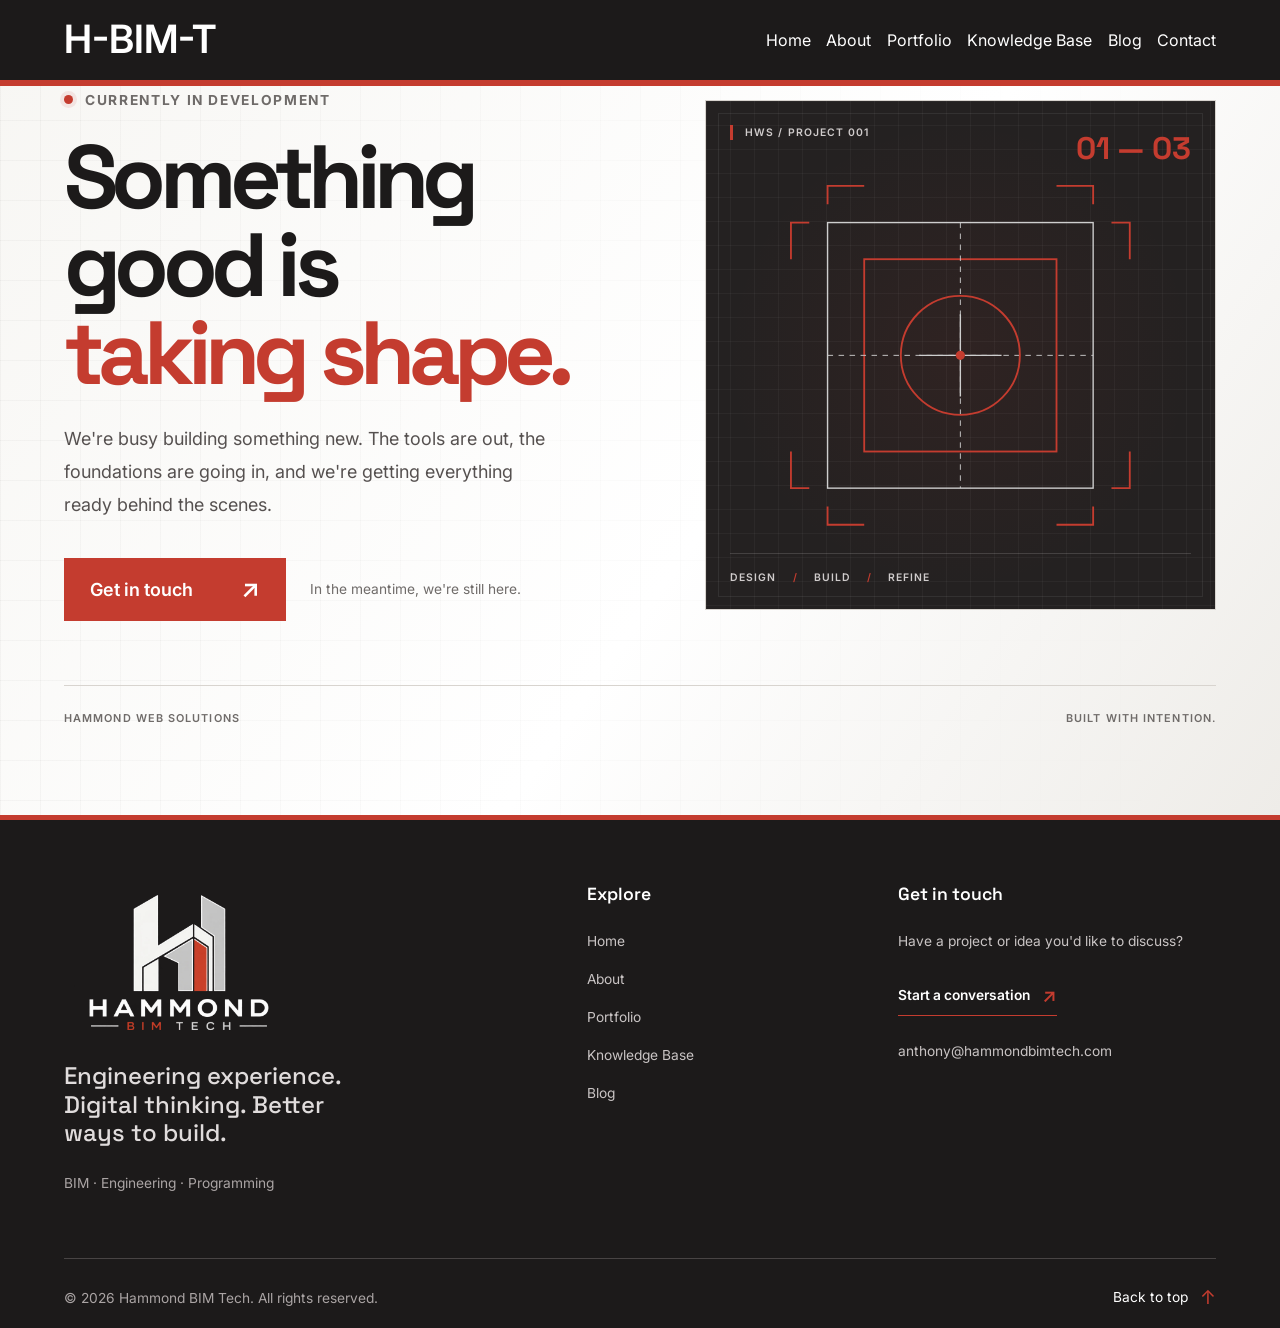
==== portfolio/index.html @ bda22f1b "Initial commit" ====
<!DOCTYPE html>
<html lang="en">
<head>
    <meta charset="UTF-8">
    <meta name="viewport" content="width=device-width, initial-scale=1.0">

    <meta name="theme-color" content="#1C1A1A">
    <meta name="description" content="Something new is taking shape. Hammond Web Solutions is building something worth coming back for.">

    <title>Under Construction | Hammond Web Solutions</title>

    <link rel="stylesheet" href="/assets/css/global.css">
    <link rel="stylesheet" href="/assets/css/styles.css">
    <link rel="stylesheet" href="/assets/css/under-construction.css">
</head>

<body>
    <header id="header"></header>

    <main class="construction-page">
        <section class="construction-hero">
            <div class="construction-inner">

                <div class="construction-copy">
                    <span class="construction-eyebrow">
                        <span class="status-dot"></span>
                        CURRENTLY IN DEVELOPMENT
                    </span>

                    <h1>
                        Something<br>
                        good is<br>
                        <span>taking shape.</span>
                    </h1>

                    <p class="construction-description">
                        We're busy building something new. The tools are
                        out, the foundations are going in, and we're
                        getting everything ready behind the scenes.
                    </p>

                    <div class="construction-actions">
                        <a class="construction-button" href="mailto:hello@hammondwebsolutions.com">
                            Get in touch
                            <span aria-hidden="true">↗</span>
                        </a>

                        <span class="construction-note">
                            In the meantime, we're still here.
                        </span>
                    </div>
                </div>

                <div class="construction-visual" aria-hidden="true">
                    <div class="blueprint-label blueprint-label-top">
                        HWS / PROJECT 001
                    </div>

                    <div class="blueprint-grid"></div>

                    <svg class="construction-drawing"
                         viewBox="0 0 500 500"
                         fill="none"
                         xmlns="http://www.w3.org/2000/svg">

                        <rect x="105" y="105" width="290" height="290"
                              stroke="#CECECE" stroke-width="1.5"/>

                        <rect x="145" y="145" width="210" height="210"
                              stroke="#C43C2F" stroke-width="2"/>

                        <path d="M105 250H395"
                              stroke="#CECECE" stroke-width="1"
                              stroke-dasharray="6 6"/>

                        <path d="M250 105V395"
                              stroke="#CECECE" stroke-width="1"
                              stroke-dasharray="6 6"/>

                        <circle cx="250" cy="250" r="65"
                                stroke="#C43C2F" stroke-width="2"/>

                        <path d="M205 250H295M250 205V295"
                              stroke="#CECECE" stroke-width="1.5"/>

                        <path d="M105 85V65H145M355 65H395V85"
                              stroke="#C43C2F" stroke-width="2"/>

                        <path d="M85 105H65V145M65 355V395H85"
                              stroke="#C43C2F" stroke-width="2"/>

                        <path d="M415 105H435V145M435 355V395H415"
                              stroke="#C43C2F" stroke-width="2"/>

                        <path d="M105 415V435H145M355 435H395V415"
                              stroke="#C43C2F" stroke-width="2"/>

                        <circle cx="250" cy="250" r="5"
                                fill="#C43C2F"/>
                    </svg>

                    <div class="blueprint-label blueprint-label-bottom">
                        <span>DESIGN</span>
                        <span>BUILD</span>
                        <span>REFINE</span>
                    </div>

                    <div class="blueprint-index">01 — 03</div>
                </div>

                <div class="construction-footer">
                    <span>HAMMOND WEB SOLUTIONS</span>
                    <span>BUILT WITH INTENTION.</span>
                </div>

            </div>
        </section>
    </main>

    <footer id="footer"></footer>

    <script src="/assets/js/components.js"></script>
    <script src="/assets/js/script.js"></script>
</body>
</html>
---- assets/css/global.css ----
/* ============================================================
   HAMMOND WEB SOLUTIONS - GLOBAL CORE LIBRARY
   ============================================================ */

/* 1. RESET & BASE
   ------------------------------------------------------------ */

@import url('https://fonts.googleapis.com/css2?family=Inter:wght@400;500;600;700&family=Space+Grotesk:wght@400;500;600;700&display=swap');


*, *::before, *::after {
  box-sizing: border-box;
}

* {
  margin: 0;
  padding: 0;
}

html, body {
  height: 100%;
}

body {
  line-height: 1.5;
  -webkit-font-smoothing: antialiased;
  overflow-x: hidden; /* Critical for "Glued" layout */
  background-color: var(--color-bg);
  color: var(--color-text);
}

img, picture, video, canvas, svg {
  display: block;
  max-width: 100%;
}

input, button, textarea, select {
  font: inherit;
}

p, h1, h2, h3, h4, h5, h6 {
  overflow-wrap: break-word;
}

ul, ol {
  list-style: none;
}

a {
  text-decoration: none;
  color: inherit;
}

/* 2. THE ENGINE (:root)
   ------------------------------------------------------------ */
:root {
  /* FONT VARIABLES */
  --font-primary: 'Space Grotesk', sans-serif;
  --font-secondary: 'Inter', sans-serif;

  /* BRAND COLORS */
  --color-primary: #1C1A1A;
  --color-secondary: #cecece;
  --color-tertiary: #C43C2F;
  --color-bg: white;
  --color-text: black;
  --color-text-light: white;

  /* SPACING SYSTEM (8pt Grid) */
  --space-3xs: 0.25rem; /* 4px */
  --space-2xs: 0.5rem;  /* 8px */
  --space-xs: 0.75rem;  /* 12px */
  --space-s: 1rem;      /* 16px */
  --space-m: 1.5rem;    /* 24px */
  --space-l: 2rem;      /* 32px */
  --space-xl: 3rem;     /* 48px */
  --space-2xl: 4rem;    /* 64px */
  --space-3xl: 8rem;    /* 128px */

  /* FLUID TYPE SCALE (Major Third) */
  --text-p: clamp(1rem, 0.95rem + 0.24vw, 1.125rem);
  --text-h6: clamp(1.25rem, 1.16rem + 0.45vw, 1.5rem);
  --text-h5: clamp(1.56rem, 1.41rem + 0.76vw, 1.95rem);
  --text-h4: clamp(1.95rem, 1.71rem + 1.2vw, 2.44rem);
  --text-h3: clamp(2.44rem, 2.08rem + 1.8vw, 3.15rem);
  --text-h2: clamp(2.8rem, 2.4rem + 2.2vw, 3.6rem);
  --text-h1: clamp(3.2rem, 2.7rem + 3vw, 4.5rem);
  --text-xs: clamp(0.8rem, 0.78rem + 0.1vw, 0.88rem);

  --lh-display: 1.1;
  --lh-heading: 1.2;
  --lh-body: 1.6;

  /* SIZING CONSTANTS */
  --h-height-mobile: 64px;
  --h-height-desktop: 80px;
  --inner-max-desktop: 1400px;

  /* MOBILE DEFAULTS (Mobile First) */
  --h-height: var(--h-height-mobile);
  --inner-width: 90%;
  --inner-max: 90%;

  /* THE VIEWPORT CALCULATION (Point 3) */
  --av: calc(100vh - var(--h-height) - 10px);


  /* BUTTON STRUCTURAL DEFAULTS */
  --btn-font-weight: 600;
  --btn-transition: 0.2s ease-in-out;
  
  /* PADDING RATIO (Using your 8pt spacing system) */
  --btn-py: var(--space-s);  /* 16px vertical */
  --btn-px: var(--space-xl); /* 48px horizontal */
  --btn-radius: 4px;         /* Default base radius */

  /* Icons */
  --icon-arrow: clamp(1.2rem, 1rem + 0.55vw, 1.4rem);

}

/* 3. RESPONSIVE UPGRADES
   ------------------------------------------------------------ */
@media (min-width: 769px) {
  :root {
    --h-height: var(--h-height-desktop);
    --inner-width: 90%;
    --inner-max: var(--inner-max-desktop);
  }
}

/* 4. TYPOGRAPHY APPLICATION
   ------------------------------------------------------------ */
h1, h2, h3 {
  font-family: var(--font-primary); /* HEADINGS = IMPACT FONT */
  line-height: var(--lh-display);
  font-weight: 600;
  margin-bottom: var(--space-m);
}

h4, h5, h6 {
  font-family: var(--font-primary);
  line-height: var(--lh-heading);
  font-weight: 600;
  margin-bottom: var(--space-s);
}

h1 { font-size: var(--text-h1); }
h2 { font-size: var(--text-h2); }
h3 { font-size: var(--text-h3); }
h4 { font-size: var(--text-h4); }
h5 { font-size: var(--text-h5); }
h6 { font-size: var(--text-h6); }

p{
  font-family: var(--font-secondary); /* BODY = READABLE FONT */
  font-size: var(--text-p);
  line-height: var(--lh-body);
  margin-bottom: var(--space-m);
}

a{
  font-family: var(--font-secondary);
}

/* 5. STRUCTURE & LAYOUT
   ------------------------------------------------------------ */
.inner {
  width: var(--inner-width);
  max-width: var(--inner-max);
  margin-inline: auto;
  position: relative;
}

/* Vertical Rhythm Reset */
.inner > *:last-child {
  margin-bottom: 0;
}

.btn {
  display: inline-flex;
  align-items: center;
  justify-content: center;
  gap: var(--space-xs);
  font-family: var(--font-secondary);
  font-weight: var(--btn-font-weight);
  font-size: var(--text-p);
  text-align: center;
  padding: var(--space-xs) var(--space-xl);
  border-radius: var(--btn-radius);
  transition: background-color 1s ease;
  cursor: pointer;
  border: 2px solid var(--color-tertiary);
  white-space: nowrap;
  user-select: none;
  color: var(--color-tertiary);
}

.btn:hover{
  background-color: var(--color-tertiary);
  border: var(--color-tertiary);
  color: var(--color-bg);

}

.btn.primary{
  background-color: var(--color-primary);
  color: var(--color-text);
}

.btn.secondary{
  background-color: var(--color-secondary);
  color: var(--color-text);
  width: 100%;
  border: 2px solid var(--color-secondary);
}

.button.secondary{
  background-color: var(--color-secondary);
  color: var(--color-text);
  width: 100%;
  border: 2px solid var(--color-secondary);
}

.button.tertiary{
  display: inline-flex;
  align-items: center;
  justify-content: center;
  gap: var(--space-xs);
  font-family: var(--font-secondary);
  font-weight: var(--btn-font-weight);
  font-size: var(--text-p);
  text-align: center;
  padding: var(--space-xs) var(--space-xs);
  transition: all 0.3s ease;
  cursor: pointer;
  border: 2px solid var(--color-tertiary);
  white-space: nowrap;
  user-select: none;
  color: var(--color-text-light);
  background-color: var(--color-tertiary);
  width: 100%;
}

.button:hover{
  box-shadow: 5px 5px 0px var(--color-primary);
  

}

.btn-text{
  display: flex;
  align-items: center;
  justify-content: center;
  gap: var(--space-xs);
  font-family: var(--font-secondary);
  font-weight: var(--btn-font-weight);
  font-size: var(--text-p);
  text-align: center;
  transition: var(--btn-transition);
  cursor: pointer;
  white-space: nowrap;
  user-select: none;
  text-decoration: underline 2px;
}

.btn-cta{
  display: inline-block;
  padding: var(--space-xs) var(--space-s);
  color: var(--color-bg);
  text-decoration: none;
  font-weight: 700;
  font-size: 0.7rem;
  border-radius: 0;
  white-space: nowrap;
  text-transform: uppercase;
  letter-spacing: 1px;
  background-color: var(--color-secondary);
}

.arrow {
  width: var(--icon-arrow);
  height: var(--icon-arrow);
  flex-shrink: 0;
  transition: transform var(--btn-transition);
  transform: scale(1.8);
  rotate: -45deg;
}


.line-break{
  width: 100%;
  height: 5px;
  color: var(--color-tertiary);
  background-color: var(--color-tertiary);
  border: 1px solid var(--color-tertiary);
  display: block;
  padding-top: 0;
  margin-top: 0;
  margin-bottom: var(--space-m);
}

.line-break-p{
  width: 100%;
  height: 5px;
  color: var(--color-tertiary);
  background-color: var(--color-text-light);
  border: 1px solid var(--color-text-light);
  display: block;
  padding-top: 0;
  margin-top: 0;
  margin-bottom: var(--space-m);
}







/* ============================================================
   SECTION MULTIPLIERS (The "Glue")
   ============================================================ */

/* 1. MOBILE HEIGHTS (Default) */
.m-s-quarter { min-height: calc(var(--av) * 0.25); }
.m-s-half    { min-height: calc(var(--av) * 0.5); }
.m-s-3-4     { min-height: calc(var(--av) * 0.75); }
.m-s-full    { min-height: var(--av); }
.m-s-double  { min-height: calc(var(--av) * 2); }
.m-s-triple  { min-height: calc(var(--av) * 3); }

/* 2. DESKTOP HEIGHTS (769px and up) */
@media (min-width: 769px) {
  .d-s-quarter { min-height: calc(var(--av) * 0.25) !important; }
  .d-s-half    { min-height: calc(var(--av) * 0.5) !important; }
  .d-s-3-4     { min-height: calc(var(--av) * 0.75) !important; }
  .d-s-full    { min-height: var(--av) !important; }
  .d-s-double  { min-height: calc(var(--av) * 2) !important; }
  .d-s-triple  { min-height: calc(var(--av) * 3) !important; }
}
---- assets/css/styles.css ----
/* ------------------------------------- */
/* Components */
/* ------------------------------------- */



/* ------ */
/* Header */
/* ------ */
#header {
    height: var(--h-height);
}


header {
    position: fixed;
    top: 0;
    left: 0;
    width: 100%;
    z-index: 1000;
    box-sizing: border-box;

    background-color: var(--color-primary);
    color: var(--color-text-light);
    border-bottom: 6px solid var(--color-tertiary);
}

.header-inner{
    display: flex;
    justify-content: space-between;
    align-items: center;
    height: var(--h-height);
}

.header-logo{
    font-size: var(--text-h4);
    margin-bottom: 0;
    transition: all ease 0.3s;
}

.header-logo:hover{
    color: var(--color-tertiary);
}

.hamburger {
    display: flex;
    flex-direction: column;
    gap: 6px;
    width: 30px;
    cursor: pointer;
}

.hamburger span {
    display: block;
    width: 100%;
    height: 3px;
    background-color: var(--color-text-light);
    border-radius: 2px;
}

.nav-menu{
    display: none;
}

.nav-button{
    transition: all ease 0.3s;

}

.nav-button:hover{
    color: var(--color-tertiary);
}

@media(min-width: 1024px){
    .hamburger{
        display: none;
    }

    .nav-menu{
        display: flex;
        justify-content: space-between;
        align-items: center;
        height: 100%;
        min-width: 450px;
        color: var(--color-text-light);
    }
}


/* ---------------- */
/* SLIDE OUT MENU   */
/* ---------------- */

.hamburger {
    position: relative;
    z-index: 1001;
    cursor: pointer;
}

.hamburger span {
    display: block;
    transition: transform 0.3s ease, opacity 0.3s ease;
}

/* Hamburger to cross */

.hamburger.active span:nth-child(1) {
    transform: translateY(8.5px) rotate(45deg);
}

.hamburger.active span:nth-child(2) {
    opacity: 0;
}

.hamburger.active span:nth-child(3) {
    transform: translateY(-8.5px) rotate(-45deg);
}


.slide-menu {
    position: fixed;
    top: calc(var(--h-height) + 5px);
    right: 0;
    width: 100%;
    height: 100vh;
    overflow-y: hidden;

    display: flex;
    flex-direction: column;
    align-items: flex-start;
    gap: var(--space-m);
    background-color: var(--color-primary);
    z-index: 1002;

    transform: translateX(100%);
    visibility: hidden;
    pointer-events: none;

    transition:
        transform 0.4s ease,
        visibility 0s linear 0.4s;
}

.slide-menu-inner{
    display: flex;
    flex-direction: column;
    justify-content: flex-start;
    align-items: stretch;
    font-size: var(--text-h6);
    height: 100%;
}

.slide-menu.active {
    transform: translateX(0);
    visibility: visible;
    pointer-events: auto;

    transition:
        transform 0.4s ease,
        visibility 0s;
}


.slide-menu-link {
    display: block;
    color: var(--color-text-light);
    text-decoration: none;
    font-size: var(--text-h5);
    padding: var(--space-s) 0;
    border-bottom: 1px solid var(--color-secondary);
    transition: all ease 0.3s;
}

.slide-menu-link:hover {
    color: var(--color-tertiary);
}

/* Desktop: hide slide-out and hamburger */

@media (min-width: 1024px) {
    .slide-menu,
    .hamburger {
        display: none;
    }
}




/* ------------------------------------- */
/* SITE FOOTER                           */
/* ------------------------------------- */

.site-footer {
    background-color: var(--color-primary);
    color: var(--color-text-light);
    border-top: 5px solid var(--color-tertiary);
    padding-top: var(--space-2xl);
    padding-bottom: var(--space-s);
}

.site-footer-inner {
    display: flex;
    flex-direction: column;
}

/* Main footer layout */

.footer-main {
    display: grid;
    grid-template-columns: minmax(0, 1fr);
    gap: var(--space-xl);
    padding-bottom: var(--space-2xl);
}

/* Brand column */

.footer-brand {
    display: flex;
    flex-direction: column;
    align-items: flex-start;
    gap: var(--space-m);
}

.footer-logo {
    display: inline-block;
    width: 100%;
    max-width: 230px;
    transition: opacity 0.25s ease;
}

.footer-logo:hover {
    opacity: 0.8;
}

.footer-logo img {
    display: block;
    width: 100%;
    height: auto;
    object-fit: contain;
    object-position: left center;
}

.site-footer .footer-tagline {
    max-width: 320px;
    margin-bottom: 0;
    color: #e0dcdc;
    font-family: var(--font-primary);
    font-size: var(--text-h6);
    font-weight: 500;
    line-height: var(--lh-heading);
}

.footer-location {
    color: #aaa4a4;
    font-family: var(--font-secondary);
    font-size: var(--text-xs);
    line-height: var(--lh-body);
}

/* Navigation and contact columns */

.footer-navigation,
.footer-contact {
    display: flex;
    flex-direction: column;
    align-items: flex-start;
    gap: var(--space-s);
    min-width: 0;
}

.site-footer .footer-heading {
    margin-bottom: var(--space-2xs);
    color: var(--color-text-light);
    font-family: var(--font-primary);
    font-size: 1.1rem;
    font-weight: 600;
    line-height: var(--lh-heading);
}

.footer-navigation a,
.footer-contact-link,
.footer-email {
    display: inline-flex;
    align-items: center;
    gap: var(--space-xs);
    max-width: 100%;
    overflow-wrap: anywhere;
    color: #c9c4c4;
    font-family: var(--font-secondary);
    font-size: var(--text-xs);
    line-height: var(--lh-body);
    text-decoration: none;
    transition: color 0.2s ease;
}

.footer-navigation a:hover,
.footer-email:hover {
    color: var(--color-tertiary);
}

.site-footer .footer-contact > p {
    max-width: 340px;
    margin-bottom: var(--space-xs);
    color: #c9c4c4;
    font-size: var(--text-xs);
    line-height: var(--lh-body);
}

.site-footer .footer-contact-link {
    padding-bottom: 5px;
    border-bottom: 1px solid var(--color-tertiary);
    color: var(--color-text-light);
    font-weight: 600;
}

.footer-contact-link span {
    color: var(--color-tertiary);
    font-size: 1.2rem;
    transition: transform 0.2s ease;
}

.footer-contact-link:hover {
    color: var(--color-tertiary);
}

.footer-contact-link:hover span {
    transform: translate(3px, -3px);
}

.footer-email {
    margin-top: var(--space-2xs);
}

/* Copyright bar */

.footer-bottom {
    display: flex;
    flex-direction: column;
    align-items: flex-start;
    gap: var(--space-s);
    padding-top: var(--space-m);
    border-top: 1px solid #484444;
}

.site-footer .footer-copyright {
    margin-bottom: 0;
    color: #aaa4a4;
    font-size: var(--text-xs);
    line-height: var(--lh-body);
}

.footer-back-top {
    display: inline-flex;
    align-items: center;
    gap: var(--space-xs);
    color: var(--color-text-light);
    font-family: var(--font-secondary);
    font-size: var(--text-xs);
    text-decoration: none;
    transition: color 0.2s ease;
}

.footer-back-top span {
    color: var(--color-tertiary);
    font-size: 1.2rem;
    transition: transform 0.2s ease;
}

.footer-back-top:hover {
    color: var(--color-tertiary);
}

.footer-back-top:hover span {
    transform: translateY(-3px);
}

/* Tablet */

@media (min-width: 600px) {
    .footer-main {
        grid-template-columns: minmax(0, 1fr) minmax(0, 1fr);
        column-gap: var(--space-xl);
        row-gap: var(--space-2xl);
    }

    .footer-brand {
        grid-column: 1 / -1;
    }

    .footer-bottom {
        flex-direction: row;
        align-items: center;
        justify-content: space-between;
    }
}

/* Desktop */

@media (min-width: 1024px) {
    .site-footer {
        padding-top: var(--space-2xl);
    }

    .footer-main {
        grid-template-columns: minmax(0, 1.3fr) minmax(150px, 0.7fr)
                               minmax(220px, 0.9fr);
        column-gap: var(--space-2xl);
        row-gap: var(--space-xl);
        padding-bottom: var(--space-2xl);
    }

    .footer-brand {
        grid-column: auto;
    }
}

/* Accessibility */

@media (prefers-reduced-motion: reduce) {
    .footer-logo,
    .footer-navigation a,
    .footer-contact-link,
    .footer-email,
    .footer-contact-link span,
    .footer-back-top,
    .footer-back-top span {
        transition: none;
    }
}



/* ------------------------------------- */
/* Home */
/* ------------------------------------- */

/* ---- */
/* Hero */
/* ---- */

.hero-section {
    min-height: var(--av);
}

#hero {
    width: 100%;
}

.hero{
    position: relative;
}


.hero-content{
    display: flex;
    flex-direction: column;
    gap: var(--space-xs);
    max-width: 600px;

}

.hero-content > h1, p{
    display: block;
    margin-bottom: 0;

}

.hero-buttons{
    display: flex;
    gap: var(--space-s);
}

.hero-img{
    display: none;
}

.hero {
    padding-block: var(--space-l);
}

.building {
    width: 80%;
    height: 80%;
    object-fit: contain;
    filter: grayscale(.72) contrast(1.04);
    animation: float 7s ease-in-out infinite;
    mix-blend-mode: multiply;
}

@media (max-width: 768px) {
    .hero {
        padding-top: var(--space-m);
        padding-bottom: var(--space-l);
    }
}

@media(min-width:1024px){
    .hero{
    display: grid;
    grid-template-columns: 500px 1fr;
    gap: var(--space-m);

    }

    .hero-img{
        display: flex;
        align-items: center;
        justify-content: flex-end;
        place-self: center;
        align-self: center;
        height: var(--av);
        width: 100%;
    }

    .hero-img img{
        object-fit: cover;
        object-position: right center;
        min-height: 250px;
        max-height: 600px;
    }

    
}

/* ----- */
/* About */
/* ----- */
.about{
    display: flex;
    flex-direction: column;
    padding-bottom: var(--space-l);    
}

.about-content h2, p, h5{
    margin-bottom: 0;
}

.about-content{
    display: flex;
    flex-direction: column;
    gap: var(--space-s);
}

.about-image{
    width: 100%;
    max-height: 400px;
    overflow: hidden;
}

.about-image > img{
    object-fit: cover;
    object-position: center;
    
}

.about-description{
    display: flex;
    flex-direction: column;
    order: 1;
    gap: var(--space-s);
}

@media(min-width: 1024px){
    .about-content{
        display: grid;
        grid-template-columns: 1fr 1fr;
        gap: var(--space-m);
    }
    
    .about-image{
        min-width: 400px;
    }
}

/* --------- */
/* Portfolio */
/* --------- */

.portfolio{
    display: flex;
    flex-direction: column;
    padding-bottom: var(--space-m);
}

.portfolio h5{
    margin-bottom: 0;
}

.portfolio-img{
    width: 100%;
    max-height: 400px;
    overflow: hidden;

}

.portfolio-img > img{
    object-fit: cover;
    object-position: center;
}

.portfolio-content{
    display: flex;
    flex-direction: column;
    width: 100%;
    gap: var(--space-m);
}

.portfolio-description{
    display: flex;
    flex-direction: column;
    gap: var(--space-s);
    order: 1;
}

@media(min-width: 1024px){
    .portfolio-content{
        display: grid;
        grid-template-columns: 1fr 1fr;
        gap: var(--space-m);
    }

    .portfolio-description{
        order: unset;
        justify-content: flex-start;
    }
    
    .portfolio-img{
        min-width: 400px;
        min-height: 400px;
        grid-column: 2 / 3;
    }
}

/* -------------- */
/* Knowledge Base */
/* -------------- */


.kb{
    background-color: var(--color-tertiary);
    
}

.knowledge-base{
    display: flex;
    flex-direction: column;
    gap: var(--space-s);
    color: var(--color-text-light);
    padding-top: var(--space-l);
    padding-bottom: var(--space-l);
    
}

.knowledge-base h5, h1, p{
    margin-bottom: 0;
}

.knowledge-base-content{
    display: flex;
    flex-direction: column;
    gap: var(--space-s);
}

.kb-content-card{
    display: flex;
    flex-direction: column;
    gap: var(--space-xs);
}

.cc-img{
    width: 100%;
    min-height: 300px;
    margin-bottom: 0;
}

.cc-img > img{
    height: 100%;
    width: 100%;
    object-fit: cover;
    object-position: center;
    margin-bottom: 0;
    display: block;
}

@media(min-width: 729px){
    .knowledge-base-content{
        display: grid;
        grid-template-columns: 1fr 1fr;
        grid-template-rows: auto;
    }
}

/* ---- */
/* Blog */
/* ---- */

.blog{
    background-color: var(--color-text-light);
    color: var(--color-primary);
}

.blog h2, h5, p{
    margin-bottom: 0;
}

.blog button{
    
}

.knowledge-base.blog{
    color: var(--color-primary);
}


/* ------------------------------------- */
/* CALL TO ACTION                        */
/* ------------------------------------- */

.cta-section {
    position: relative;
    overflow: hidden;
    padding-block: var(--space-2xl);
    background-color: var(--color-primary);
    color: var(--color-text-light);
}

.cta-section .cta {
    display: grid;
    grid-template-columns: minmax(0, 1fr);
    align-items: center;
    gap: var(--space-xl);
    text-align: left;
}

/* Main content */

.cta-content {
    display: flex;
    flex-direction: column;
    align-items: flex-start;
    gap: var(--space-m);
    max-width: 720px;
}

.cta-eyebrow {
    display: inline-flex;
    align-items: center;
    gap: var(--space-xs);
    color: var(--color-secondary);
    font-family: var(--font-secondary);
    font-size: var(--text-xs);
    font-weight: 600;
    letter-spacing: 0.14em;
}

.cta-eyebrow::before {
    content: "";
    display: inline-block;
    width: 30px;
    height: 4px;
    flex-shrink: 0;
    background-color: var(--color-tertiary);
}

.cta-content h2 {
    max-width: 700px;
    margin-bottom: 0;
    color: var(--color-text-light);
    font-size: var(--text-h1);
    line-height: var(--lh-display);
    letter-spacing: -0.045em;
}

.cta-period {
    color: var(--color-tertiary);
}

.cta-content > p {
    max-width: 620px;
    margin-bottom: 0;
    color: #dedada;
    font-size: var(--text-p);
    line-height: var(--lh-body);
}

.cta-content > .cta-secondary-text {
    color: #aaa4a4;
    font-size: var(--text-xs);
}

/* CTA button */

.cta-section .cta-button {
    gap: var(--space-l);
    margin-top: var(--space-xs);
    padding: var(--space-s) var(--space-m);
    border: 2px solid var(--color-tertiary);
    background-color: var(--color-tertiary);
    color: var(--color-text-light);
    text-decoration: none;
    transition:
        background-color 0.25s ease,
        color 0.25s ease,
        box-shadow 0.25s ease,
        transform 0.25s ease;
}

.cta-section .cta-button:hover {
    background-color: transparent;
    color: var(--color-text-light);
    box-shadow: 5px 5px 0 var(--color-tertiary);
    transform: translate(-2px, -2px);
}

.cta-arrow {
    display: inline-block;
    font-size: 1.4em;
    line-height: 1;
    transition: transform 0.25s ease;
}

.cta-section .cta-button:hover .cta-arrow {
    transform: translate(3px, -3px);
}

/* Bauhaus-inspired graphic */

.cta-graphic {
    position: relative;
    display: none;
    width: 100%;
    max-width: 390px;
    aspect-ratio: 1 / 1;
    justify-self: end;
    overflow: hidden;
    border: 1px solid #484444;
    background-color: #242121;
    background-image:
        linear-gradient(#ffffff0b 1px, transparent 1px),
        linear-gradient(90deg, #ffffff0b 1px, transparent 1px);
    background-size: 24px 24px;
}

.cta-graphic-square {
    position: absolute;
    top: 15%;
    left: 15%;
    width: 48%;
    height: 48%;
    border: 3px solid var(--color-secondary);
}

.cta-graphic-circle {
    position: absolute;
    right: 12%;
    bottom: 17%;
    width: 46%;
    aspect-ratio: 1;
    border: 3px solid var(--color-tertiary);
    border-radius: 50%;
}

.cta-graphic-line {
    position: absolute;
    top: 50%;
    left: 7%;
    width: 86%;
    height: 5px;
    background-color: var(--color-tertiary);
    transform: rotate(-45deg);
    transform-origin: center;
}

.cta-graphic-label {
    position: absolute;
    bottom: var(--space-m);
    left: var(--space-m);
    padding: var(--space-2xs) var(--space-xs);
    background-color: var(--color-primary);
    color: var(--color-text-light);
    font-family: var(--font-primary);
    font-size: var(--text-xs);
    font-weight: 600;
    letter-spacing: 0.08em;
}

.cta-graphic-number {
    position: absolute;
    top: var(--space-s);
    right: var(--space-m);
    color: var(--color-tertiary);
    font-family: var(--font-primary);
    font-size: var(--text-h4);
    font-weight: 700;
}

/* Tablet and desktop */

@media (min-width: 769px) {
    .cta-section {
        padding-block: var(--space-3xl);
    }

    .cta-section .cta {
        grid-template-columns: minmax(0, 1.3fr) minmax(260px, 0.7fr);
        gap: var(--space-2xl);
    }

    .cta-graphic {
        display: block;
    }
}

/* Smaller screens */

@media (max-width: 480px) {
    .cta-section {
        padding-block: var(--space-xl);
    }

    .cta-section .cta {
        gap: var(--space-l);
    }

    .cta-content {
        gap: var(--space-s);
    }

    .cta-content h2 {
        font-size: clamp(2.8rem, 12vw, 3.6rem);
    }

    .cta-break {
        display: none;
    }
}

/* Accessibility */

@media (prefers-reduced-motion: reduce) {
    .cta-section .cta-button,
    .cta-arrow {
        transition: none;
    }

    .cta-section .cta-button:hover {
        transform: none;
    }
}



/* ------------------------------------- */
/* About */
/* ------------------------------------- */

.a-hero{
    min-height: calc(var(--av) / 2);
    display: flex;
    flex-direction: column;
}

.a-hero h1, h5{
    color: var(--color-tertiary);
}


/* ------------------------------------- */
/* ABOUT — JOURNEY TIMELINE              */
/* ------------------------------------- */

.journey-section {
    padding-block: var(--space-l);
}

.journey {
    display: flex;
    flex-direction: column;
    gap: var(--space-s);
}

.journey-intro-heading {
    margin-bottom: 0;
}

.journey-intro {
    margin-bottom: var(--space-l);
}

/* Timeline structure */

.journey-timeline {
    --journey-line: var(--color-tertiary);

    display: flex;
    flex-direction: column;
    gap: var(--space-l);

    position: relative;
    padding-bottom: var(--space-s);
}

/* Each milestone */

.journey-item {
    display: grid;
    grid-template-columns: 44px minmax(0, 1fr);
    gap: var(--space-s);
    position: relative;
    min-width: 0;
}

/* Timeline rail */

.journey-marker {
    position: relative;
    display: flex;
    justify-content: center;
    align-items: flex-start;
}

.journey-marker::after {
    content: "";
    position: absolute;
    top: 25px;
    bottom: calc(var(--space-l) * -1);
    left: 50%;
    width: 2px;
    background: var(--journey-line);
    opacity: 0.55;
    transform: translateX(-50%);
}

.journey-item:last-child .journey-marker::after {
    display: none;
}

.journey-node {
    position: relative;
    z-index: 1;
    display: block;
    width: 14px;
    height: 14px;
    margin-top: 5px;
    border: 3px solid var(--color-tertiary);
    background: var(--color-bg);
    border-radius: 50%;
    box-shadow: 0 0 0 5px var(--color-bg);
}

.journey-index {
    position: absolute;
    top: 27px;
    left: 50%;
    transform: translateX(-50%);
    color: var(--color-tertiary);
    font-family: var(--font-primary);
    font-size: var(--text-xs);
    font-weight: 700;
}

/* Milestone content */

.journey-card {
    min-width: 0;
    padding: var(--space-m);
    border: 1px solid var(--color-secondary);
    border-top: 4px solid var(--color-tertiary);
    background: var(--color-bg);

    display: flex;
    flex-direction: column;
    align-items: flex-start;
    gap: var(--space-s);

    transition: box-shadow 0.25s ease,
                transform 0.25s ease;
}

.journey-card:hover {
    box-shadow: 5px 5px 0 var(--color-primary);
    transform: translate(-2px, -2px);
}

.journey-period {
    display: inline-block;
    color: var(--color-tertiary);
    font-family: var(--font-primary);
    font-size: var(--text-xs);
    font-weight: 700;
    letter-spacing: 0.12em;
    text-transform: uppercase;
}

.journey-card h3 {
    font-size: var(--text-h5);
    line-height: var(--lh-heading);
    margin-bottom: 0;
}

.journey-card h5 {
    font-size: 1rem;
    margin-bottom: 0;
}

.journey-card p {
    margin-bottom: 0;
}

.journey-project {
    width: 100%;
    padding-top: var(--space-s);
    border-top: 1px solid var(--color-secondary);
}

.journey-project-label {
    display: block;
    margin-bottom: var(--space-xs);
    color: var(--color-tertiary);
    font-size: var(--text-xs);
    font-weight: 700;
    letter-spacing: 0.1em;
}

.journey-project ul {
    display: flex;
    flex-wrap: wrap;
    gap: var(--space-xs) var(--space-m);
    padding-left: 1.1rem;
    list-style: square;
}

.journey-project li {
    padding-left: 2px;
    font-size: var(--text-p);
    line-height: var(--lh-body);
}

.journey-tags {
    display: flex;
    flex-wrap: wrap;
    gap: var(--space-xs);
    margin-top: var(--space-2xs);
}

.journey-tags span {
    display: inline-block;
    padding: 5px 9px;
    border: 1px solid var(--color-secondary);
    font-size: var(--text-xs);
    line-height: 1.4;
}

.journey-current .journey-card {
    border-top-width: 6px;
    background: #faf9f6;
}

.journey-current .journey-node {
    background: var(--color-tertiary);
}

.journey-button {
    margin-top: var(--space-xs);
}

/* Desktop refinements */

@media (min-width: 769px) {
    .journey-section {
        padding-block: var(--space-2xl);
    }

    .journey-timeline {
        gap: var(--space-xl);
    }

    .journey-item {
        grid-template-columns: 64px minmax(0, 1fr);
        gap: var(--space-m);
    }

    .journey-card {
        padding: var(--space-l);
    }

    .journey-marker::after {
        bottom: calc(var(--space-xl) * -1);
    }
}

/* Smaller mobile screens */

@media (max-width: 480px) {
    .journey-item {
        grid-template-columns: 30px minmax(0, 1fr);
        gap: var(--space-xs);
    }

    .journey-card {
        padding: var(--space-s);
    }

    .journey-card h3 {
        font-size: var(--text-h6);
    }

    .journey-tags {
        gap: var(--space-2xs);
    }

    .journey-tags span {
        font-size: 0.75rem;
    }
}

/* Accessibility */

@media (prefers-reduced-motion: reduce) {
    .journey-card {
        transition: none;
    }

    .journey-card:hover {
        transform: none;
    }
}



/* ------------------------------------- */
/* ABOUT — AREAS OF INTEREST             */
/* ------------------------------------- */

.interests-section {
    padding-block: var(--space-2xl);
    background-color: var(--color-text-light);
    color: var(--color-primary);
}

.interests {
    display: flex;
    flex-direction: column;
    gap: var(--space-s);
}

.interests > .line-break {
    margin-bottom: var(--space-s);
    background-color: var(--color-tertiary);
}

.interests > h5 {
    color: var(--color-primary);
    margin-bottom: 0;
}

.interests-intro {
    margin-bottom: var(--space-l);
    color: var(--color-primary);
}

/* Card grid */

.interests-grid {
    display: grid;
    grid-template-columns: minmax(0, 1fr);
    gap: var(--space-m);
    align-items: stretch;
}

.interest-card {
    min-width: 0;
    display: flex;
    flex-direction: column;
    border: 1px solid #484444;
    background-color: #242121;
    transition: border-color 0.25s ease,
                transform 0.25s ease,
                box-shadow 0.25s ease;
}

.interest-card:hover {
    border-color: var(--color-tertiary);
    transform: translateY(-3px);
    box-shadow: 5px 5px 0 var(--color-tertiary);
}

/* Card header */

.interest-card-header {
    display: flex;
    justify-content: space-between;
    align-items: center;
    gap: var(--space-xs);
    padding: var(--space-s) var(--space-s) 0;
}

.interest-index {
    color: var(--color-tertiary);
    font-family: var(--font-primary);
    font-size: var(--text-h5);
    font-weight: 700;
}

.interest-category {
    color: #d0cccc;
    font-family: var(--font-secondary);
    font-size: var(--text-xs);
    font-weight: 600;
    letter-spacing: 0.1em;
    text-align: right;
}

/* Technical graphic */

.interest-graphic {
    position: relative;
    display: flex;
    align-items: center;
    justify-content: center;
    width: 100%;
    aspect-ratio: 16 / 9;
    margin-top: var(--space-s);
    overflow: hidden;
    background-color: #302c2c;
    background-image:
        linear-gradient(#ffffff08 1px, transparent 1px),
        linear-gradient(90deg, #ffffff08 1px, transparent 1px);
    background-size: 20px 20px;
}

.interest-graphic svg {
    width: 100%;
    height: 100%;
    padding: var(--space-s);
}

.interest-drawing {
    fill: none;
    stroke: #c9c4c4;
    stroke-width: 1.3;
    stroke-linecap: square;
    stroke-linejoin: round;
}

.interest-drawing-accent {
    fill: none;
    stroke: var(--color-tertiary);
    stroke-width: 1.8;
    stroke-linecap: round;
    stroke-linejoin: round;
}

.interest-graphic-label {
    position: absolute;
    top: var(--space-xs);
    left: var(--space-xs);
    z-index: 1;
    padding: 5px 8px;
    background-color: var(--color-primary);
    border-left: 3px solid var(--color-tertiary);
    color: var(--color-text-light);
    font-size: var(--text-xs);
    letter-spacing: 0.08em;
}

/* Card body */

.interest-card-body {
    display: flex;
    flex-direction: column;
    align-items: flex-start;
    flex: 1;
    gap: var(--space-s);
    padding: var(--space-m);
}

.interest-card-body h3 {
    margin-bottom: 0;
    color: var(--color-text-light);
    font-size: var(--text-h5);
    line-height: var(--lh-heading);
}

.interest-card-body p {
    margin-bottom: 0;
    color: #d0cccc;
}

/* Service / interest list */

.interest-services {
    width: 100%;
    margin-top: auto;
    padding-top: var(--space-s);
    border-top: 1px solid #484444;
}

.interest-services-label {
    display: block;
    margin-bottom: var(--space-xs);
    color: var(--color-tertiary);
    font-size: var(--text-xs);
    font-weight: 700;
    letter-spacing: 0.1em;
}

.interest-services ul {
    display: flex;
    flex-direction: column;
    gap: var(--space-2xs);
    padding-left: 1.1rem;
    list-style: square;
}

.interest-services li {
    padding-left: 2px;
    color: #f0eded;
    font-family: var(--font-secondary);
    font-size: var(--text-p);
    line-height: var(--lh-body);
}

.interest-services li::marker {
    color: var(--color-tertiary);
}

/* Tablet */

@media (min-width: 729px) {
    .interests-grid {
        grid-template-columns: repeat(2, minmax(0, 1fr));
    }
}

/* Desktop */

@media (min-width: 1024px) {
    .interests-section {
        padding-block: var(--space-3xl);
    }

    .interests-grid {
        grid-template-columns: repeat(3, minmax(0, 1fr));
        gap: var(--space-m);
    }

    .interest-card-body {
        padding: var(--space-m);
    }
}

/* Small mobile */

@media (max-width: 420px) {
    .interest-card-body {
        padding: var(--space-s);
    }

    .interest-card-body h3 {
        font-size: var(--text-h6);
    }

    .interest-category {
        font-size: 0.7rem;
    }
}

/* Accessibility */

@media (prefers-reduced-motion: reduce) {
    .interest-card {
        transition: none;
    }

    .interest-card:hover {
        transform: none;
    }
}


/* =========================================================
   HAMMOND BIM TECH — HOMEPAGE VISUAL UPGRADE
   Layered over existing homepage styles.
   ========================================================= */

/* ---------- GLOBAL POLISH ---------- */

html {
    scroll-behavior: smooth;
}

body {
    --home-ink: #1C1A1A;
    --home-red: #C43C2F;
    --home-paper: #f7f6f3;
    --home-muted: #6f6b69;
}

/* More deliberate section spacing */

body > section:not(.hero-section):not(.cta-section) {
    position: relative;
    isolation: isolate;
}

/* Refined heading underline */

body > section:not(.hero-section) .line-break {
    width: 64px;
    height: 5px;
    margin-bottom: var(--space-xl);
    border: 0;
    background: var(--color-tertiary);
    transform-origin: left;
}

/* Better heading rhythm */

body > section .inner > h2 {
    letter-spacing: -0.045em;
    line-height: 1.05;
}

/* ---------- HERO ---------- */

.hero-section {
    position: relative;
    isolation: isolate;
    overflow: hidden;
    background:
        linear-gradient(135deg, #f7f6f3 0%, #ffffff 55%, #eeece8 100%);
}

.hero-section::before {
    content: "";
    position: absolute;
    inset: 0;
    z-index: -1;
    pointer-events: none;
    background-image:
        linear-gradient(#1c1a1a08 1px, transparent 1px),
        linear-gradient(90deg, #1c1a1a08 1px, transparent 1px);
    background-size: 44px 44px;
    mask-image: linear-gradient(to right, black, transparent 85%);
}

.hero-section::after {
    content: "";
    position: absolute;
    z-index: -1;
    top: 12%;
    right: -120px;
    width: clamp(220px, 34vw, 520px);
    aspect-ratio: 1;
    border: 1px solid #c43c2f24;
    border-radius: 50%;
    pointer-events: none;
}

.hero {
    min-height: var(--av);
    align-items: center;
    padding-block: clamp(3rem, 7vw, 7rem);
}

.hero-content {
    position: relative;
    z-index: 1;
    gap: var(--space-m);
    animation: home-rise-in 0.8s ease both;
}

.hero-content h1 {
    max-width: 760px;
    font-size: clamp(3rem, 5.5vw, 5.5rem);
    line-height: 0.99;
    letter-spacing: -0.065em;
    text-wrap: balance;
}

.hero-content p {
    max-width: 570px;
    color: #55504e;
    line-height: 1.8;
}

.hero-img {
    position: relative;
    isolation: isolate;
}

.hero-img::before {
    content: "";
    position: absolute;
    z-index: -1;
    inset: 8% 0 4% 10%;
    border: 1px solid #c43c2f75;
    transform: translate(14px, 14px);
}

.hero-img img {
    filter: grayscale(0.35) contrast(1.04);
    transition:
        filter 0.6s ease,
        transform 0.8s cubic-bezier(.2,.7,.2,1);
}

.hero-img:hover img {
    filter: grayscale(0) contrast(1.04);
    transform: translate(-4px, -4px);
}

/* ---------- BUTTONS ---------- */

.button.tertiary,
.button.secondary {
    position: relative;
    isolation: isolate;
    overflow: hidden;
    border-radius: 2px;
    text-decoration: none;
    transition:
        color 0.25s ease,
        background-color 0.25s ease,
        border-color 0.25s ease,
        box-shadow 0.25s ease,
        transform 0.25s ease;
}

.button.tertiary:hover,
.button.secondary:hover {
    transform: translate(-3px, -3px);
    box-shadow: 5px 5px 0 var(--color-primary);
}

/* ---------- ABOUT ---------- */

.about {
    padding-block: clamp(3rem, 6vw, 6rem);
}

.about-content {
    align-items: center;
    gap: clamp(2rem, 5vw, 5rem);
}

.about-description {
    gap: var(--space-m);
}

.about-description h5 {
    max-width: 540px;
    color: var(--color-primary);
    font-size: clamp(1.8rem, 3vw, 2.7rem);
    line-height: 1.12;
    letter-spacing: -0.04em;
}

.about-description p {
    max-width: 650px;
    color: #565150;
    line-height: 1.85;
}

.about-image {
    position: relative;
    overflow: visible;
    max-height: none;
}

.about-image::after {
    content: "";
    position: absolute;
    z-index: -1;
    top: 14px;
    right: -14px;
    bottom: -14px;
    left: 14px;
    border: 2px solid var(--color-tertiary);
    pointer-events: none;
}

.about-image img {
    width: 100%;
    aspect-ratio: 5 / 4;
    object-fit: cover;
    filter: saturate(0.78);
    transition:
        filter 0.5s ease,
        transform 0.5s ease;
}

.about-image:hover img {
    filter: saturate(1);
    transform: translate(-4px, -4px);
}

/* ---------- PORTFOLIO ---------- */

.portfolio {
    padding-block: clamp(3rem, 6vw, 6rem);
}

.portfolio-content {
    align-items: center;
    gap: clamp(2rem, 5vw, 5rem);
}

.portfolio-description {
    gap: var(--space-m);
}

.portfolio-description h5 {
    font-size: clamp(1.8rem, 3vw, 2.7rem);
    line-height: 1.12;
    letter-spacing: -0.04em;
}

.portfolio-description p {
    color: #565150;
    line-height: 1.85;
}

.portfolio-img {
    position: relative;
    max-height: none;
    background: #e9e7e3;
}

.portfolio-img::before {
    content: "SELECTED WORK / 01";
    position: absolute;
    z-index: 2;
    top: 0;
    left: 0;
    padding: 10px 14px;
    background: var(--color-primary);
    color: white;
    font-family: var(--font-secondary);
    font-size: 0.7rem;
    letter-spacing: 0.1em;
}

.portfolio-img img {
    width: 100%;
    aspect-ratio: 5 / 4;
    object-fit: cover;
    transition: transform 0.7s cubic-bezier(.2,.7,.2,1);
}

.portfolio-img:hover img {
    transform: scale(1.035);
}

/* ---------- KNOWLEDGE BASE ---------- */

.kb {
    position: relative;
    isolation: isolate;
    overflow: hidden;
    background: var(--color-primary);
}

.kb::before {
    content: "";
    position: absolute;
    z-index: -1;
    inset: 0;
    pointer-events: none;
    background-image:
        linear-gradient(#ffffff08 1px, transparent 1px),
        linear-gradient(90deg, #ffffff08 1px, transparent 1px);
    background-size: 34px 34px;
    mask-image: linear-gradient(to bottom right, black, transparent 80%);
}

.knowledge-base {
    padding-block: clamp(3rem, 6vw, 6rem);
}

.kb .knowledge-base {
    color: white;
}

.kb .knowledge-base > h5 {
    max-width: 700px;
    font-size: clamp(1.6rem, 2.5vw, 2.3rem);
    line-height: 1.2;
    letter-spacing: -0.035em;
}

.kb .knowledge-base > p {
    color: #d2cecc;
    line-height: 1.8;
}

.knowledge-base-content {
    gap: var(--space-m);
    margin-top: var(--space-l);
}

.kb-content-card {
    position: relative;
    min-width: 0;
    padding: var(--space-s);
    border: 1px solid #ffffff20;
    background: #ffffff08;
    transition:
        transform 0.3s ease,
        border-color 0.3s ease,
        background-color 0.3s ease;
}

.kb-content-card:hover {
    transform: translateY(-5px);
    border-color: var(--color-tertiary);
    background: #ffffff0d;
}

.kb-content-card h5 {
    color: inherit;
    font-size: var(--text-h6);
    line-height: 1.2;
}

.cc-img {
    min-height: 0;
    aspect-ratio: 16 / 10;
    overflow: hidden;
    background: #302c2c;
}

.cc-img img {
    width: 100%;
    height: 100%;
    aspect-ratio: 16 / 10;
    object-fit: cover;
    transition: transform 0.6s cubic-bezier(.2,.7,.2,1);
}

.kb-content-card:hover .cc-img img {
    transform: scale(1.045);
}

.kb-content-card p {
    color: #d2cecc;
    font-size: var(--text-xs);
    line-height: 1.75;
}

.kb-content-card .button {
    align-self: flex-start;
    margin-top: auto;
}

/* ---------- BLOG ---------- */

.blog {
    background: var(--home-paper);
    color: var(--color-primary);
}

.blog *{
    color: var(--color-primary);
}

.blog p{
    color: var(--color-primary);
}

.knowledge-base.blog {
    padding-block: clamp(3rem, 6vw, 6rem);
    background: transparent;
}

.blog .line-break {
    background: var(--color-tertiary);
}

.blog .knowledge-base-content {
    align-items: stretch;
}

.blog .kb-content-card {
    border: 1px solid #1c1a1a16;
    background: #fff;
    box-shadow: 0 3px 12px #1c1a1a06;
}

.blog .kb-content-card:hover {
    border-color: #c43c2f75;
    box-shadow: 0 12px 30px #1c1a1a12;
}

.blog .kb-content-card h5 {
    color: var(--color-primary);
}

.blog .kb-content-card p {
    color: var(--color-primary);
}

/* ---------- CTA ---------- */

.cta-section {
    position: relative;
    isolation: isolate;
    overflow: hidden;
    border-top: 1px solid #ffffff12;
}

.cta-section::before {
    content: "";
    position: absolute;
    z-index: -1;
    top: -160px;
    left: -160px;
    width: 400px;
    aspect-ratio: 1;
    border: 1px solid #ffffff0d;
    border-radius: 50%;
    box-shadow:
        0 0 0 35px #ffffff05,
        0 0 0 70px #ffffff04;
    pointer-events: none;
}

.cta-content h2 {
    text-wrap: balance;
}

.cta-graphic {
    transition: border-color 0.3s ease;
}

.cta-graphic:hover {
    border-color: var(--color-tertiary);
}

.cta-graphic-square,
.cta-graphic-circle,
.cta-graphic-line {
    transition: transform 0.5s ease;
}

.cta-graphic:hover .cta-graphic-square {
    transform: translate(5px, -5px);
}

.cta-graphic:hover .cta-graphic-circle {
    transform: translate(-5px, 5px);
}

/* ---------- SECTION REVEALS ---------- */

@keyframes home-rise-in {
    from {
        opacity: 0;
        transform: translateY(18px);
    }

    to {
        opacity: 1;
        transform: translateY(0);
    }
}

/* ---------- RESPONSIVE POLISH ---------- */

@media (min-width: 769px) {
    .about,
    .portfolio {
        padding-block: var(--space-3xl);
    }

    .knowledge-base-content {
        gap: var(--space-l);
    }

    .kb-content-card {
        padding: var(--space-m);
    }
}

@media (min-width: 729px) {
    .kb-content-card {
        height: 100%;
    }
}

@media (max-width: 768px) {
    .hero-content h1 {
        font-size: clamp(2.8rem, 9vw, 4.5rem);
    }

    .about-image::after {
        right: -7px;
        bottom: -7px;
        top: 7px;
        left: 7px;
    }

    .portfolio-img img {
        aspect-ratio: 16 / 10;
    }
}

/* ---------- ACCESSIBILITY ---------- */

@media (prefers-reduced-motion: reduce) {
    html {
        scroll-behavior: auto;
    }

    .hero-content {
        animation: none;
    }

    .hero-img img,
    .about-image img,
    .portfolio-img img,
    .cc-img img,
    .kb-content-card,
    .button.tertiary,
    .button.secondary,
    .cta-graphic-square,
    .cta-graphic-circle {
        transition: none;
    }

    .kb-content-card:hover,
    .button.tertiary:hover,
    .button.secondary:hover {
        transform: none;
    }
}


/* =========================================
   CONTACT PAGE
========================================= */

.contact-page {
    overflow: hidden;
    background: #f7f6f3;
    color: var(--color-primary);
}

/* HERO */

.contact-hero {
    position: relative;
    padding: clamp(5rem, 10vw, 9rem) 0 5rem;
    background: #f7f6f3;
    border-bottom: 1px solid rgba(28, 26, 26, 0.15);
}

.contact-hero-inner {
    position: relative;
    z-index: 1;
}

.contact-eyebrow {
    display: flex;
    align-items: center;
    gap: 0.75rem;
    margin-bottom: 2rem;
    font-family: var(--font-secondary);
    font-size: 0.75rem;
    font-weight: 700;
    letter-spacing: 0.14em;
}

.contact-dot {
    width: 9px;
    height: 9px;
    border-radius: 50%;
    background: var(--color-tertiary);
}

.contact-hero h1 {
    max-width: 1000px;
    margin: 0;
    font-family: var(--font-primary);
    font-size: clamp(4rem, 10vw, 9rem);
    font-weight: 600;
    line-height: 0.92;
    letter-spacing: -0.075em;
}

.contact-hero h1 span {
    color: var(--color-tertiary);
}

.contact-hero-bottom {
    display: grid;
    grid-template-columns: 100px minmax(0, 430px);
    gap: 2rem;
    align-items: start;
    margin-top: 3.5rem;
}

.contact-rule {
    height: 5px;
    margin-top: 0.65rem;
    background: var(--color-tertiary);
}

.contact-hero-bottom p {
    margin: 0;
    font-family: var(--font-secondary);
    font-size: 1rem;
    line-height: 1.8;
}

/* BAUHAUS GRAPHIC */

.contact-graphic {
    position: absolute;
    top: 0;
    right: 3%;
    width: clamp(130px, 18vw, 240px);
    aspect-ratio: 1;
    pointer-events: none;
}

.graphic-circle {
    position: absolute;
    top: 0;
    right: 0;
    width: 65%;
    aspect-ratio: 1;
    border: 2px solid var(--color-primary);
    border-radius: 50%;
}

.graphic-square {
    position: absolute;
    bottom: 8%;
    left: 0;
    width: 48%;
    aspect-ratio: 1;
    background: var(--color-tertiary);
    transform: rotate(-12deg);
}

.graphic-line {
    position: absolute;
    top: 50%;
    left: 5%;
    width: 95%;
    height: 2px;
    background: var(--color-primary);
    transform: rotate(-35deg);
}

.contact-graphic > span {
    position: absolute;
    right: 0;
    bottom: -1.5rem;
    font-family: var(--font-secondary);
    font-size: 0.65rem;
    letter-spacing: 0.12em;
}

/* MAIN GRID */

.contact-main {
    padding: clamp(4rem, 8vw, 8rem) 0;
    background: #fff;
}

.contact-grid {
    display: grid;
    grid-template-columns: minmax(0, 0.9fr) minmax(0, 1.1fr);
    gap: clamp(3rem, 8vw, 8rem);
    align-items: start;
}

.contact-label {
    margin: 0 0 2rem;
    font-family: var(--font-secondary);
    font-size: 0.72rem;
    font-weight: 700;
    letter-spacing: 0.14em;
    color: var(--color-tertiary);
}

.contact-intro h2 {
    margin: 0 0 2rem;
    font-family: var(--font-primary);
    font-size: clamp(2.8rem, 5vw, 5rem);
    line-height: 0.98;
    letter-spacing: -0.065em;
}

.contact-intro h2 span {
    color: var(--color-tertiary);
}

.contact-copy {
    max-width: 440px;
    margin: 0 0 3rem;
    font-family: var(--font-secondary);
    font-size: 0.95rem;
    line-height: 1.9;
    color: #555;
}

/* CONTACT DETAILS */

.contact-detail {
    display: grid;
    grid-template-columns: 42px 1fr;
    gap: 1rem;
    padding: 1.5rem 0;
    border-top: 1px solid #dededb;
}

.contact-detail-number {
    display: grid;
    place-items: center;
    width: 36px;
    height: 36px;
    border: 1px solid var(--color-tertiary);
    border-radius: 50%;
    color: var(--color-tertiary);
    font-family: var(--font-primary);
    font-size: 0.8rem;
    font-weight: 700;
}

.contact-detail h3 {
    margin: 0 0 0.4rem;
    font-family: var(--font-primary);
    font-size: 1.1rem;
}

.contact-detail p {
    margin: 0;
    font-family: var(--font-secondary);
    font-size: 0.85rem;
    line-height: 1.7;
    color: #666;
}

/* FORM PANEL */

.contact-form-panel {
    padding: clamp(1.5rem, 4vw, 3rem);
    background: #f7f6f3;
    border: 1px solid #e5e3df;
}

.contact-form-heading {
    display: flex;
    justify-content: space-between;
    align-items: start;
    gap: 1rem;
    border-bottom: 1px solid #d8d6d1;
    margin-bottom: 2rem;
}

.contact-form-heading .contact-label {
    margin-bottom: 1.5rem;
}

.contact-index {
    font-family: var(--font-secondary);
    font-size: 0.65rem;
    letter-spacing: 0.08em;
    color: #777;
}

/* FORM FIELDS */

.contact-form {
    display: flex;
    flex-direction: column;
    gap: 1.5rem;
}

.contact-field {
    display: flex;
    flex-direction: column;
    gap: 0.6rem;
}

.contact-field label {
    font-family: var(--font-secondary);
    font-size: 0.8rem;
    font-weight: 700;
}

.contact-field input,
.contact-field select,
.contact-field textarea {
    width: 100%;
    box-sizing: border-box;
    padding: 0.95rem 1rem;
    border: 1px solid #d7d5d0;
    border-radius: 0;
    outline: none;
    background: #fff;
    color: var(--color-primary);
    font-family: var(--font-secondary);
    font-size: 0.9rem;
    transition: border-color 0.2s ease, box-shadow 0.2s ease;
}

.contact-field textarea {
    min-height: 150px;
    resize: vertical;
}

.contact-field input::placeholder,
.contact-field textarea::placeholder {
    color: #999;
}

.contact-field input:focus,
.contact-field select:focus,
.contact-field textarea:focus {
    border-color: var(--color-tertiary);
    box-shadow: 0 0 0 3px rgba(196, 60, 47, 0.1);
}

.contact-submit {
    display: flex;
    justify-content: space-between;
    align-items: center;
    gap: 2rem;
    width: 100%;
    margin-top: 0.5rem;
    cursor: pointer;
}

.contact-submit span {
    font-size: 1.2rem;
    transition: transform 0.2s ease;
}

.contact-submit:hover span {
    transform: translate(3px, -3px);
}

.contact-form-note {
    margin: 0;
    font-family: var(--font-secondary);
    font-size: 0.75rem;
    line-height: 1.7;
    color: #777;
}

/* BOTTOM STRIP */

.contact-bottom {
    padding: 1.5rem 0;
    background: var(--color-primary);
    color: #fff;
}

.contact-bottom-inner {
    display: flex;
    justify-content: space-between;
    align-items: center;
    gap: 1rem;
}

.contact-bottom p,
.contact-bottom span {
    margin: 0;
    font-family: var(--font-secondary);
    font-size: 0.68rem;
    letter-spacing: 0.12em;
}

.contact-bottom span {
    color: #cecece;
}

/* RESPONSIVE */

@media (max-width: 800px) {
    .contact-hero {
        padding-top: 5rem;
    }

    .contact-graphic {
        top: -1rem;
        right: 0;
        width: 115px;
        opacity: 0.7;
    }

    .contact-hero h1 {
        font-size: clamp(3.6rem, 12vw, 6rem);
    }

    .contact-hero-bottom {
        grid-template-columns: 45px minmax(0, 1fr);
        gap: 1.25rem;
    }

    .contact-grid {
        grid-template-columns: 1fr;
        gap: 3rem;
    }

    .contact-intro h2 {
        font-size: clamp(3rem, 9vw, 4.5rem);
    }
}

@media (max-width: 480px) {
    .contact-hero {
        padding: 4rem 0;
    }

    .contact-eyebrow {
        font-size: 0.65rem;
    }

    .contact-hero h1 {
        font-size: 3.4rem;
    }

    .contact-graphic {
        top: -2rem;
        right: -1rem;
        width: 85px;
        opacity: 0.4;
    }

    .contact-hero-bottom {
        margin-top: 2rem;
    }

    .contact-form-panel {
        padding: 1.25rem;
    }

    .contact-index {
        display: none;
    }

    .contact-bottom-inner {
        align-items: flex-start;
        flex-direction: column;
    }
}

@media (prefers-reduced-motion: reduce) {
    .contact-field input,
    .contact-field select,
    .contact-field textarea,
    .contact-submit span {
        transition: none;
    }
}
---- assets/css/under-construction.css ----
/* =========================================================
   UNDER CONSTRUCTION
   HAMMOND WEB SOLUTIONS
   ========================================================= */

.construction-page {
    --construction-ink: #1C1A1A;
    --construction-red: #C43C2F;
    --construction-paper: #f7f6f3;
    --construction-muted: #6f6b69;

    min-height: var(--av);
    background: var(--construction-paper);
}

/* Hero */

.construction-hero {
    position: relative;
    isolation: isolate;
    display: flex;
    align-items: center;
    min-height: var(--av);
    overflow: hidden;
    padding-block: clamp(3rem, 7vw, 7rem);
    background:
        linear-gradient(
            125deg,
            var(--construction-paper) 0%,
            #ffffff 58%,
            #eeece8 100%
        );
}

.construction-hero::before {
    content: "";
    position: absolute;
    inset: 0;
    z-index: -1;
    pointer-events: none;
    background-image:
        linear-gradient(#1c1a1a08 1px, transparent 1px),
        linear-gradient(90deg, #1c1a1a08 1px, transparent 1px);
    background-size: 40px 40px;
    mask-image: linear-gradient(
        to right,
        black,
        transparent 95%
    );
}

.construction-inner {
    position: relative;
    display: grid;
    grid-template-columns: minmax(0, 1fr);
    align-items: center;
    gap: var(--space-2xl);
    width: var(--inner-width);
    max-width: var(--inner-max);
    margin-inline: auto;
}

/* Text */

.construction-copy {
    display: flex;
    flex-direction: column;
    align-items: flex-start;
    gap: var(--space-m);
    animation: construction-rise 0.8s ease both;
}

.construction-eyebrow {
    display: inline-flex;
    align-items: center;
    gap: var(--space-xs);
    color: var(--construction-muted);
    font-family: var(--font-secondary);
    font-size: var(--text-xs);
    font-weight: 700;
    letter-spacing: 0.12em;
}

.status-dot {
    width: 9px;
    height: 9px;
    flex-shrink: 0;
    border-radius: 50%;
    background: var(--construction-red);
    box-shadow: 0 0 0 4px #c43c2f18;
    animation: construction-pulse 2s ease-in-out infinite;
}

.construction-copy h1 {
    margin: 0;
    color: var(--construction-ink);
    font-family: var(--font-primary);
    font-size: clamp(3.2rem, 7vw, 6.5rem);
    font-weight: 700;
    line-height: 0.98;
    letter-spacing: -0.075em;
    text-wrap: balance;
}

.construction-copy h1 span {
    color: var(--construction-red);
}

.construction-description {
    max-width: 490px;
    margin: 0;
    color: #565150;
    font-family: var(--font-secondary);
    font-size: var(--text-p);
    line-height: 1.85;
}

.construction-actions {
    display: flex;
    flex-direction: column;
    align-items: flex-start;
    gap: var(--space-s);
    margin-top: var(--space-xs);
}

.construction-button {
    display: inline-flex;
    align-items: center;
    justify-content: space-between;
    gap: var(--space-xl);
    padding: var(--space-s) var(--space-m);
    border: 2px solid var(--construction-red);
    background: var(--construction-red);
    color: white;
    font-family: var(--font-secondary);
    font-size: var(--text-p);
    font-weight: 600;
    text-decoration: none;
    transition:
        background-color 0.25s ease,
        color 0.25s ease,
        transform 0.25s ease,
        box-shadow 0.25s ease;
}

.construction-button span {
    font-size: 1.4em;
    line-height: 1;
    transition: transform 0.25s ease;
}

.construction-button:hover {
    transform: translate(-3px, -3px);
    background: var(--construction-ink);
    border-color: var(--construction-ink);
    color: white;
    box-shadow: 5px 5px 0 var(--construction-red);
}

.construction-button:hover span {
    transform: translate(3px, -3px);
}

.construction-note {
    color: var(--construction-muted);
    font-family: var(--font-secondary);
    font-size: var(--text-xs);
    line-height: 1.6;
}

/* Technical graphic */

.construction-visual {
    position: relative;
    display: flex;
    align-items: center;
    justify-content: center;
    width: 100%;
    max-width: 520px;
    aspect-ratio: 1;
    justify-self: center;
    overflow: hidden;
    border: 1px solid #d8d4cf;
    background: #242121;
    background-image:
        linear-gradient(#ffffff09 1px, transparent 1px),
        linear-gradient(90deg, #ffffff09 1px, transparent 1px);
    background-size: 24px 24px;
    animation: construction-rise 1s 0.15s ease both;
}

.construction-visual::before {
    content: "";
    position: absolute;
    inset: 12px;
    border: 1px solid #ffffff12;
    pointer-events: none;
}

.blueprint-grid {
    position: absolute;
    inset: 0;
    background:
        radial-gradient(
            circle at center,
            #c43c2f12,
            transparent 65%
        );
}

.construction-drawing {
    position: relative;
    z-index: 1;
    width: 100%;
    height: 100%;
    padding: 5%;
    overflow: visible;
}

.blueprint-label {
    position: absolute;
    z-index: 2;
    display: flex;
    align-items: center;
    gap: var(--space-s);
    color: #d0cccc;
    font-family: var(--font-secondary);
    font-size: 0.65rem;
    font-weight: 600;
    letter-spacing: 0.1em;
}

.blueprint-label-top {
    top: var(--space-m);
    left: var(--space-m);
    padding-left: var(--space-xs);
    border-left: 3px solid var(--construction-red);
}

.blueprint-label-bottom {
    right: var(--space-m);
    bottom: var(--space-m);
    left: var(--space-m);
    padding-top: var(--space-s);
    border-top: 1px solid #ffffff25;
}

.blueprint-label-bottom span:not(:last-child)::after {
    content: "/";
    margin-left: var(--space-s);
    color: var(--construction-red);
}

.blueprint-index {
    position: absolute;
    right: var(--space-m);
    top: var(--space-m);
    color: var(--construction-red);
    font-family: var(--font-primary);
    font-size: var(--text-h5);
    font-weight: 700;
}

/* Bottom identification */

.construction-footer {
    display: flex;
    flex-wrap: wrap;
    justify-content: space-between;
    gap: var(--space-s);
    grid-column: 1 / -1;
    padding-top: var(--space-m);
    border-top: 1px solid #d8d4cf;
    color: var(--construction-muted);
    font-family: var(--font-secondary);
    font-size: 0.68rem;
    font-weight: 600;
    letter-spacing: 0.1em;
}

/* Animation */

@keyframes construction-rise {
    from {
        opacity: 0;
        transform: translateY(18px);
    }

    to {
        opacity: 1;
        transform: translateY(0);
    }
}

@keyframes construction-pulse {
    0%, 100% {
        box-shadow: 0 0 0 4px #c43c2f18;
    }

    50% {
        box-shadow: 0 0 0 7px #c43c2f0b;
    }
}

/* Desktop */

@media (min-width: 1024px) {
    .construction-inner {
        grid-template-columns:
            minmax(0, 1.05fr)
            minmax(0, 0.95fr);
        column-gap: clamp(3rem, 6vw, 6rem);
        row-gap: var(--space-2xl);
    }

    .construction-visual {
        justify-self: end;
    }

    .construction-actions {
        flex-direction: row;
        align-items: center;
        gap: var(--space-m);
    }
}

/* Mobile */

@media (max-width: 600px) {
    .construction-hero {
        padding-block: var(--space-2xl);
    }

    .construction-inner {
        gap: var(--space-xl);
    }

    .construction-copy h1 {
        font-size: clamp(3.2rem, 13vw, 4.8rem);
    }

    .construction-visual {
        max-width: 430px;
    }

    .construction-footer {
        flex-direction: column;
        gap: var(--space-2xs);
    }
}

/* Accessibility */

@media (prefers-reduced-motion: reduce) {
    .construction-copy,
    .construction-visual,
    .status-dot {
        animation: none;
    }

    .construction-button,
    .construction-button span {
        transition: none;
    }

    .construction-button:hover {
        transform: none;
    }
}
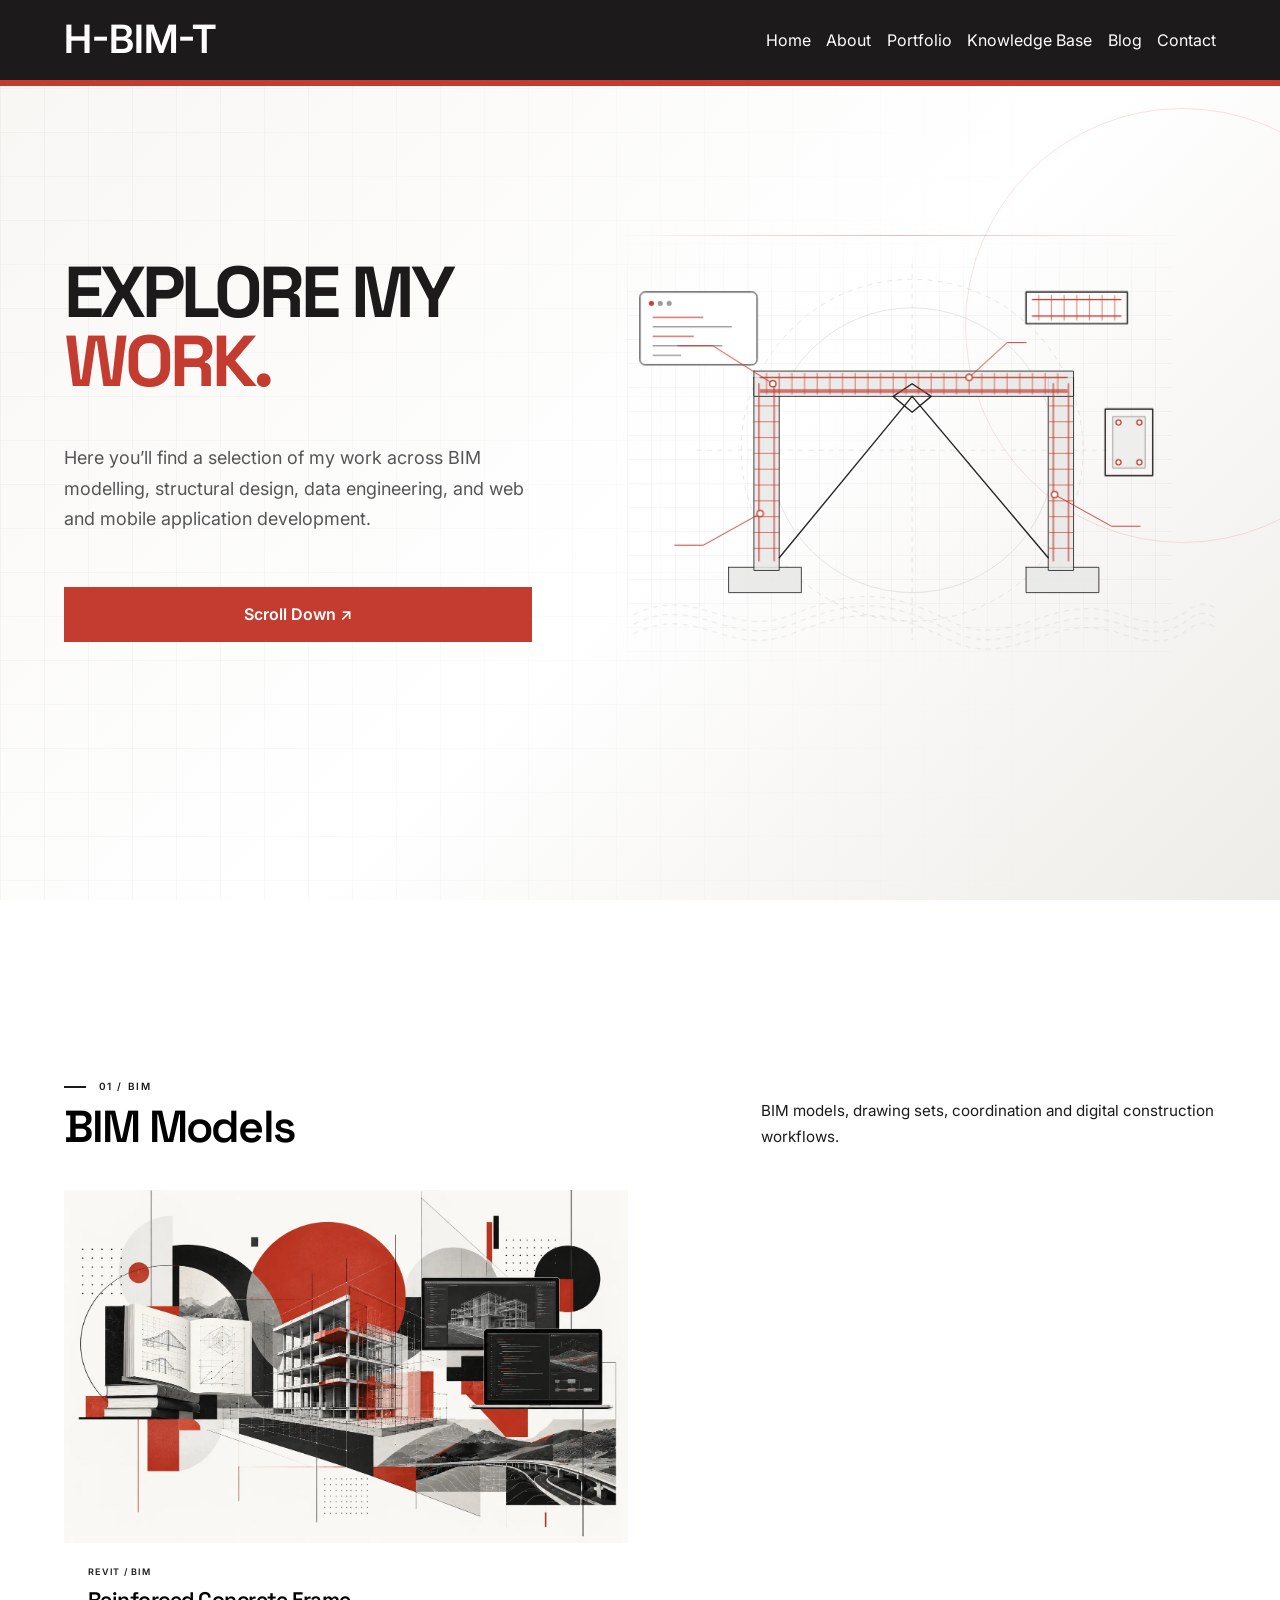
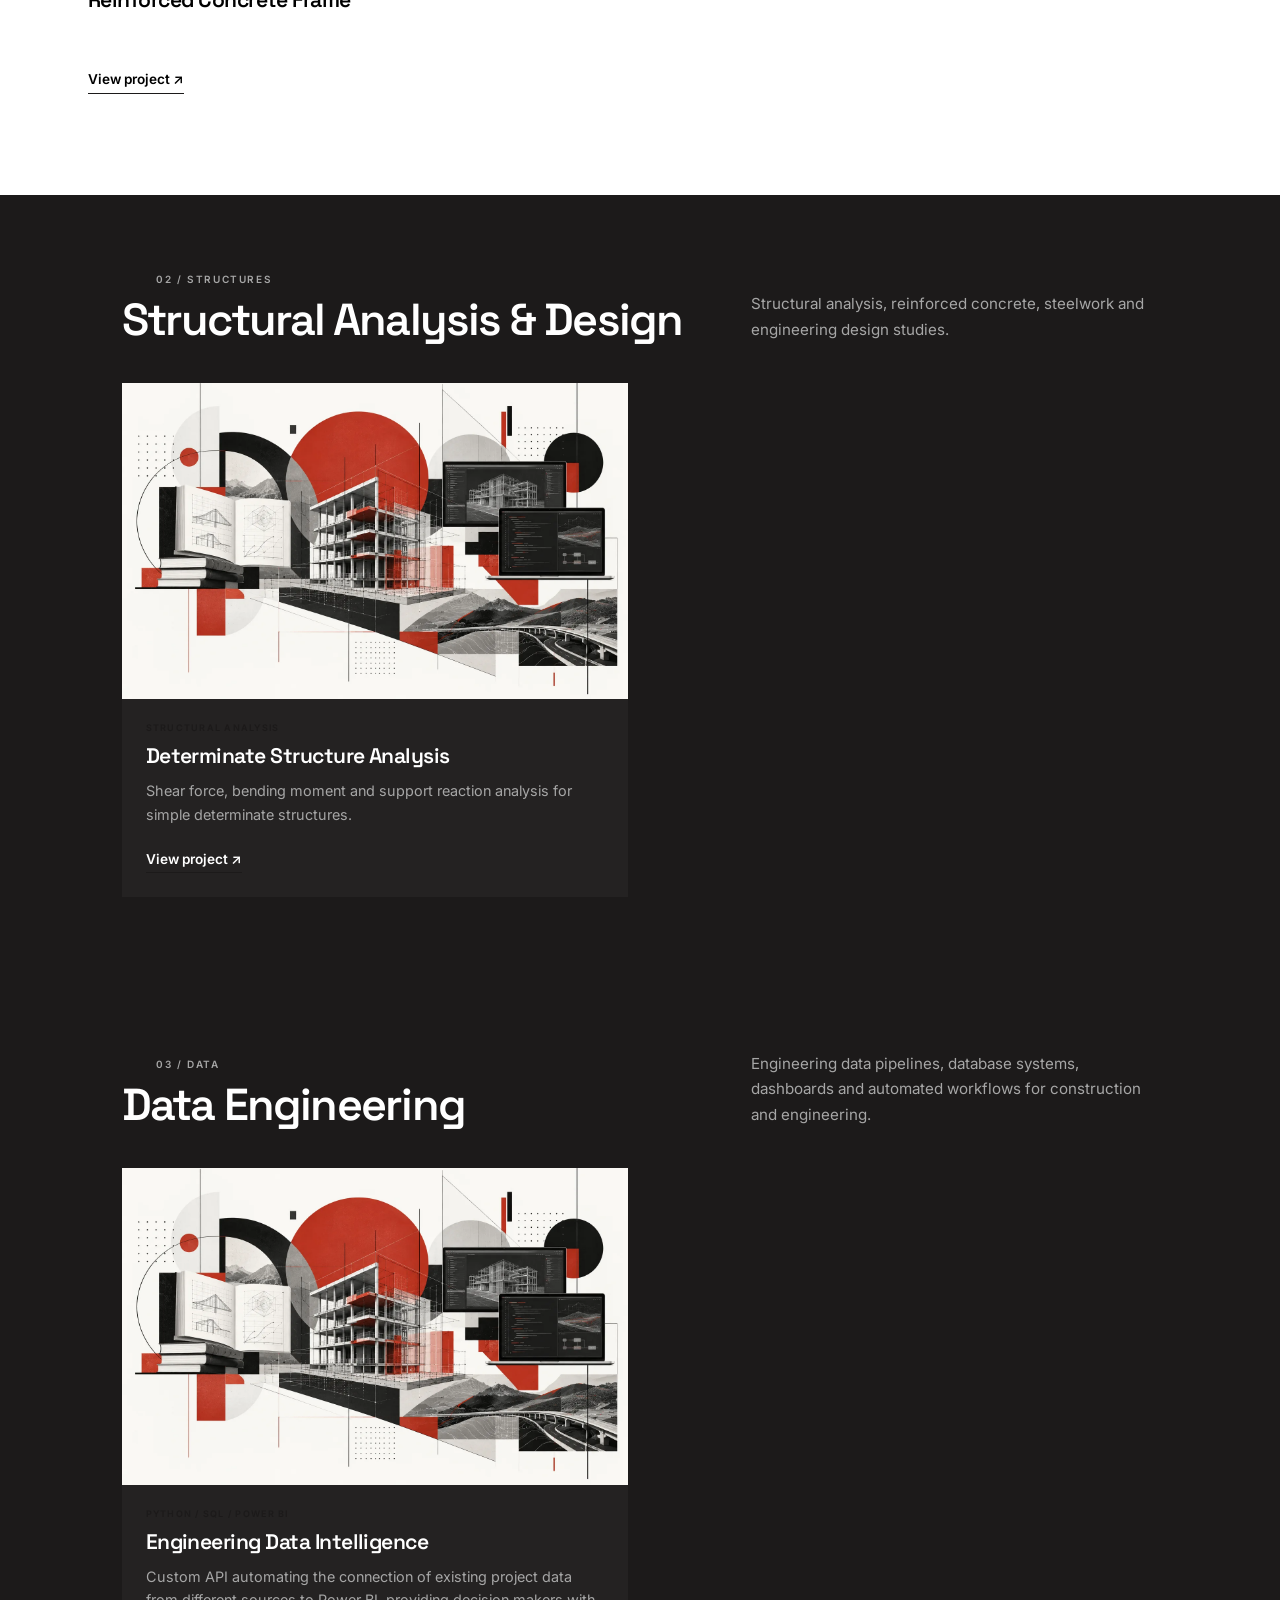
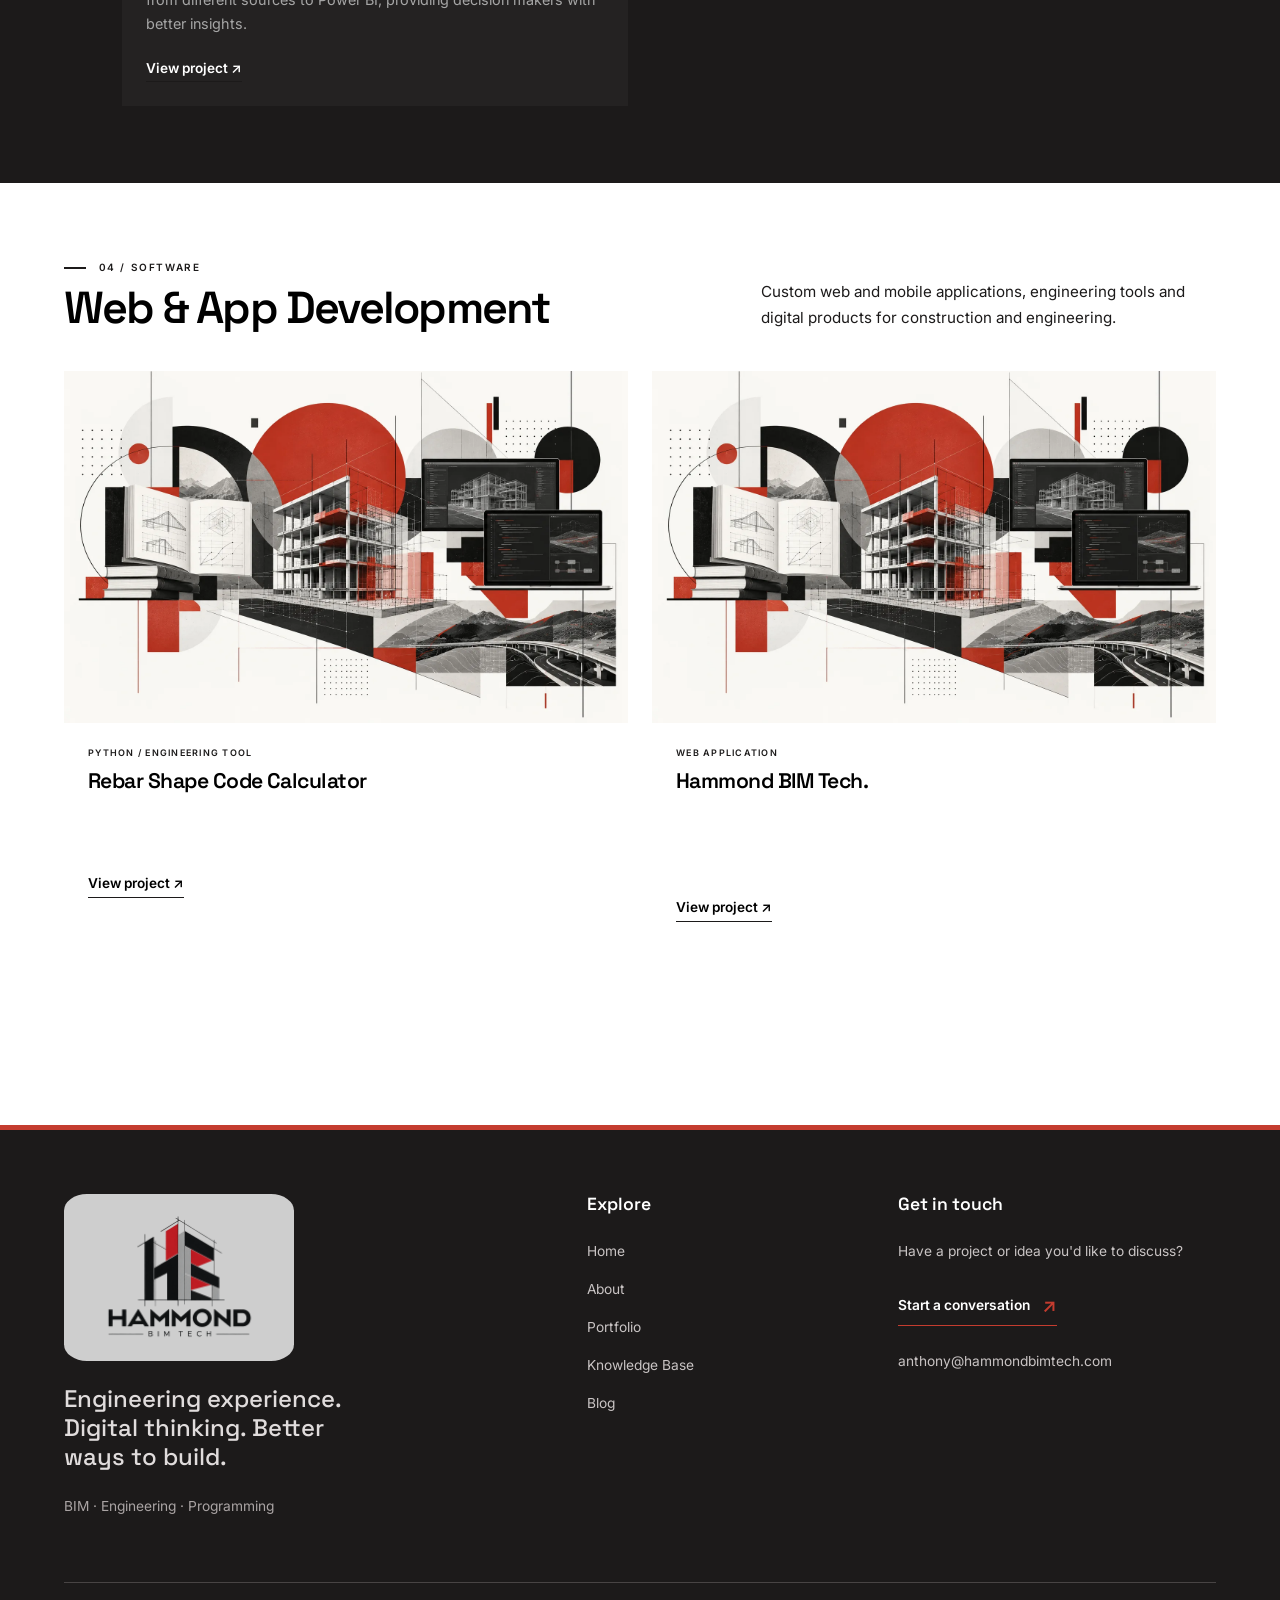
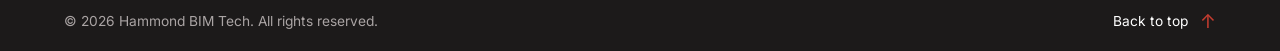
==== commit 558862d3: "ifc viewer" ====
--- a/portfolio/index.html
+++ b/portfolio/index.html
@@ -18,105 +18,326 @@
 <body>
     <header id="header"></header>
 
-    <main class="construction-page">
-        <section class="construction-hero">
-            <div class="construction-inner">
-
-                <div class="construction-copy">
-                    <span class="construction-eyebrow">
-                        <span class="status-dot"></span>
-                        CURRENTLY IN DEVELOPMENT
+    <!-- Hero -->
+    <section class="hero-section">
+        <div id="p-hero"></div>
+    </section>
+
+
+    <!-- =========================================================
+     PORTFOLIO PROJECTS
+========================================================= -->
+
+<section class="portfolio-projects" id="projects">
+
+    <!-- =================================================
+         BIM MODELS
+    ================================================== -->
+
+    <section class="portfolio-category portfolio-category-light">
+
+        <div class="inner">
+
+            <div class="portfolio-category-header">
+
+                <div>
+                    <span class="portfolio-category-kicker">
+                        01 / BIM
                     </span>
 
-                    <h1>
-                        Something<br>
-                        good is<br>
-                        <span>taking shape.</span>
-                    </h1>
-
-                    <p class="construction-description">
-                        We're busy building something new. The tools are
-                        out, the foundations are going in, and we're
-                        getting everything ready behind the scenes.
-                    </p>
-
-                    <div class="construction-actions">
-                        <a class="construction-button" href="mailto:hello@hammondwebsolutions.com">
-                            Get in touch
-                            <span aria-hidden="true">↗</span>
-                        </a>
-
-                        <span class="construction-note">
-                            In the meantime, we're still here.
-                        </span>
-                    </div>
+                    <h2>BIM Models</h2>
                 </div>
 
-                <div class="construction-visual" aria-hidden="true">
-                    <div class="blueprint-label blueprint-label-top">
-                        HWS / PROJECT 001
-                    </div>
-
-                    <div class="blueprint-grid"></div>
-
-                    <svg class="construction-drawing"
-                         viewBox="0 0 500 500"
-                         fill="none"
-                         xmlns="http://www.w3.org/2000/svg">
-
-                        <rect x="105" y="105" width="290" height="290"
-                              stroke="#CECECE" stroke-width="1.5"/>
-
-                        <rect x="145" y="145" width="210" height="210"
-                              stroke="#C43C2F" stroke-width="2"/>
-
-                        <path d="M105 250H395"
-                              stroke="#CECECE" stroke-width="1"
-                              stroke-dasharray="6 6"/>
-
-                        <path d="M250 105V395"
-                              stroke="#CECECE" stroke-width="1"
-                              stroke-dasharray="6 6"/>
-
-                        <circle cx="250" cy="250" r="65"
-                                stroke="#C43C2F" stroke-width="2"/>
-
-                        <path d="M205 250H295M250 205V295"
-                              stroke="#CECECE" stroke-width="1.5"/>
-
-                        <path d="M105 85V65H145M355 65H395V85"
-                              stroke="#C43C2F" stroke-width="2"/>
-
-                        <path d="M85 105H65V145M65 355V395H85"
-                              stroke="#C43C2F" stroke-width="2"/>
-
-                        <path d="M415 105H435V145M435 355V395H415"
-                              stroke="#C43C2F" stroke-width="2"/>
-
-                        <path d="M105 415V435H145M355 435H395V415"
-                              stroke="#C43C2F" stroke-width="2"/>
-
-                        <circle cx="250" cy="250" r="5"
-                                fill="#C43C2F"/>
-                    </svg>
-
-                    <div class="blueprint-label blueprint-label-bottom">
-                        <span>DESIGN</span>
-                        <span>BUILD</span>
-                        <span>REFINE</span>
-                    </div>
-
-                    <div class="blueprint-index">01 — 03</div>
+                <p style="color: var(--color-primary);">
+                    BIM models, drawing sets, coordination and digital
+                    construction workflows.
+                </p>
+
+            </div>
+
+
+            <div class="portfolio-grid">
+
+                <article class="portfolio-card">
+
+                    <div class="portfolio-card-image">
+                        <img
+                            src="/assets/media/Architectural Learning and Digital Workflow.webp"
+                            alt="BIM model project"
+                        >
+                    </div>
+
+                    <div class="portfolio-card-content">
+
+                        <span class="portfolio-card-type">
+                            Revit / BIM
+                        </span>
+
+                        <h3>
+                            Reinforced Concrete Frame
+                        </h3>
+
+                        <p>
+                            Five-storey reinforced concrete
+                            structure modelled in Revit.
+                        </p>
+
+                        <a href="#" class="portfolio-card-link">
+                            View project ↗
+                        </a>
+
+                    </div>
+
+                </article>
+            </div>
+
+        </div>
+
+    </section>
+
+
+
+    <!-- =================================================
+         STRUCTURAL DESIGN
+    ================================================== -->
+
+    <section class="portfolio-category portfolio-category-dark">
+
+        <div class="inner">
+
+            <div class="portfolio-category-header">
+
+                <div>
+                    <span class="portfolio-category-kicker">
+                        02 / STRUCTURES
+                    </span>
+
+                    <h2>Structural Analysis & Design</h2>
                 </div>
 
-                <div class="construction-footer">
-                    <span>HAMMOND WEB SOLUTIONS</span>
-                    <span>BUILT WITH INTENTION.</span>
+                <p>
+                    Structural analysis, reinforced concrete,
+                    steelwork and engineering design studies.
+                </p>
+
+            </div>
+
+
+            <div class="portfolio-grid">
+
+                <article class="portfolio-card">
+
+                    <div class="portfolio-card-image">
+                        <img
+                            src="/assets/media/Architectural Learning and Digital Workflow.webp"
+                            alt="Structural design project"
+                        >
+                    </div>
+
+                    <div class="portfolio-card-content">
+
+                        <span class="portfolio-card-type">
+                            Structural Analysis
+                        </span>
+
+                        <h3>
+                            Determinate Structure Analysis
+                        </h3>
+
+                        <p>
+                            Shear force, bending moment and support reaction analysis
+                            for simple determinate structures.
+                        </p>
+
+                        <a href="#" class="portfolio-card-link">
+                            View project ↗
+                        </a>
+
+                    </div>
+
+                </article>
+
+            </div>
+
+        </div>
+
+    </section>
+
+
+
+    <!-- =================================================
+         DATA ENGINEERING
+    ================================================== -->
+
+    <section class="portfolio-category portfolio-category-dark">
+
+        <div class="inner">
+
+            <div class="portfolio-category-header">
+
+                <div>
+                    <span class="portfolio-category-kicker">
+                        03 / DATA
+                    </span>
+
+                    <h2>Data Engineering</h2>
                 </div>
 
-            </div>
-        </section>
-    </main>
+                <p>
+                    Engineering data pipelines, database systems,
+                    dashboards and automated workflows for
+                    construction and engineering.
+                </p>
+
+            </div>
+
+
+            <div class="portfolio-grid">
+
+                <article class="portfolio-card">
+
+                    <div class="portfolio-card-image">
+                        <img
+                            src="/assets/media/Architectural Learning and Digital Workflow.webp"
+                            alt="Data engineering project"
+                        >
+                    </div>
+
+                    <div class="portfolio-card-content">
+
+                        <span class="portfolio-card-type">
+                            Python / SQL / Power BI
+                        </span>
+
+                        <h3>
+                            Engineering Data Intelligence
+                        </h3>
+
+                        <p>
+                            Custom API automating the connection of existing project data
+                            from different sources to Power BI, providing decision makers
+                            with better insights.
+                        </p>
+
+                        <a href="#" class="portfolio-card-link">
+                            View project ↗
+                        </a>
+
+                    </div>
+
+                </article>
+
+            </div>
+
+        </div>
+
+    </section>
+
+
+
+    <!-- =================================================
+         WEB / APP DEVELOPMENT
+    ================================================== -->
+
+    <section class="portfolio-category portfolio-category-light">
+
+        <div class="inner">
+
+            <div class="portfolio-category-header">
+
+                <div>
+                    <span class="portfolio-category-kicker">
+                        04 / SOFTWARE
+                    </span>
+
+                    <h2>Web &amp; App Development</h2>
+                </div>
+
+                <p style="color: var(--color-primary);">
+                    Custom web and mobile applications, engineering
+                    tools and digital products for construction
+                    and engineering.
+                </p>
+
+            </div>
+
+
+            <div class="portfolio-grid">
+                <article class="portfolio-card">
+
+                    <div class="portfolio-card-image">
+                        <img
+                            src="/assets/media/Architectural Learning and Digital Workflow.webp"
+                            alt="Software development project"
+                        >
+                    </div>
+
+                    <div class="portfolio-card-content">
+
+                        <span class="portfolio-card-type">
+                            Python / Engineering Tool
+                        </span>
+
+                        <h3>
+                            Rebar Shape Code Calculator
+                        </h3>
+
+                        <p>
+                            Custom engineering tool for calculating reinforcement bar
+                            dimensions and cutting lengths from standard bar shape codes.
+                        </p>
+
+                        <a href="#" class="portfolio-card-link">
+                            View project ↗
+                        </a>
+
+                    </div>
+
+                </article>
+
+                <article class="portfolio-card">
+
+                    <div class="portfolio-card-image">
+                        <img
+                            src="/assets/media/Architectural Learning and Digital Workflow.webp"
+                            alt="Web application project"
+                        >
+                    </div>
+
+                    <div class="portfolio-card-content">
+
+                        <span class="portfolio-card-type">
+                            Web Application
+                        </span>
+
+                        <h3>
+                            Hammond BIM Tech.
+                        </h3>
+
+                        <p>
+                            Mobile-first AEC website combining project portfolios, IFC
+                            viewers, technical content and custom web tools to show how
+                            engineering businesses can present their work online.
+                        </p>
+
+                        <a href="#" class="portfolio-card-link">
+                            View project ↗
+                        </a>
+
+                    </div>
+
+                </article>
+
+
+                
+
+            </div>
+
+        </div>
+
+    </section>
+
+</section>
 
     <footer id="footer"></footer>
 
--- a/assets/css/styles.css
+++ b/assets/css/styles.css
@@ -227,6 +227,9 @@
     width: 100%;
     max-width: 230px;
     transition: opacity 0.25s ease;
+    background-color: var(--color-secondary);
+    padding: 20px;
+    border-radius: 10%;
 }
 
 .footer-logo:hover {
@@ -2462,8 +2465,975 @@
 }
 
 
-
-
-
-
-
+/* =========================================================
+   PORTFOLIO PROJECTS
+========================================================= */
+
+.portfolio-projects {
+    width: 100%;
+
+    padding:
+        clamp(4rem, 8vw, 8rem)
+        0;
+}
+
+
+/* =========================================================
+   CATEGORY
+========================================================= */
+
+.portfolio-category {
+    padding:
+        clamp(3rem, 6vw, 6rem)
+        0;
+
+    border-top: 1px solid var(--color-border);
+}
+
+.portfolio-category:first-child {
+    border-top: none;
+}
+
+
+/* =========================================================
+   CATEGORY HEADER
+========================================================= */
+
+.portfolio-category-header {
+
+    display: grid;
+
+    grid-template-columns:
+        minmax(0, 1fr)
+        minmax(0, .7fr);
+
+    gap: 3rem;
+
+    align-items: end;
+
+    margin-bottom: 2.5rem;
+}
+
+
+.portfolio-category-kicker {
+
+    display: block;
+
+    font-family:
+        var(--font-secondary);
+
+    font-size: 10px;
+
+    font-weight: 600;
+
+    letter-spacing: .16em;
+
+    color: var(--color-primary);
+
+    margin-bottom: .7rem;
+}
+
+
+.portfolio-category-kicker::before {
+
+    content: "";
+
+    display: inline-block;
+
+    width: 22px;
+    height: 2px;
+
+    background: var(--color-primary);
+
+    vertical-align: middle;
+
+    margin-right: 8px;
+}
+
+
+.portfolio-category-header h2 {
+
+    margin: 0;
+
+    font-size:
+        clamp(2rem, 1.6rem + 1.5vw, 3rem);
+
+    line-height: 1;
+
+    letter-spacing: -.04em;
+}
+
+
+.portfolio-category-header p {
+
+    max-width: 30rem;
+
+    margin: 0;
+
+    color: var(--color-text-light);
+
+    font-size: .95rem;
+
+    line-height: 1.7;
+}
+
+
+/* =========================================================
+   PROJECT GRID
+========================================================= */
+
+.portfolio-grid {
+
+    display: grid;
+
+    grid-template-columns:
+        repeat(2, minmax(0, 1fr));
+
+    gap: 1.5rem;
+}
+
+
+/* =========================================================
+   PROJECT CARD
+========================================================= */
+
+.portfolio-card {
+
+    min-width: 0;
+
+    background:
+        var(--color-background);
+
+    border: 1px solid var(--color-border);
+
+    transition:
+        transform .25s ease,
+        box-shadow .25s ease,
+        border-color .25s ease;
+}
+
+
+.portfolio-card:hover {
+
+    transform:
+        translateY(-5px);
+
+    border-color:
+        var(--color-primary);
+
+    box-shadow:
+        7px 7px 0
+        rgba(196, 59, 49, .12);
+}
+
+
+/* =========================================================
+   PROJECT IMAGE
+========================================================= */
+
+.portfolio-card-image {
+
+    width: 100%;
+
+    aspect-ratio: 16 / 10;
+
+    overflow: hidden;
+
+    background:
+        #efefed;
+
+    border-bottom:
+        1px solid var(--color-border);
+}
+
+
+.portfolio-card-image img {
+
+    width: 100%;
+    height: 100%;
+
+    display: block;
+
+    object-fit: cover;
+
+    transition:
+        transform .45s ease;
+}
+
+
+.portfolio-card:hover
+.portfolio-card-image img {
+
+    transform:
+        scale(1.025);
+}
+
+
+/* =========================================================
+   CARD CONTENT
+========================================================= */
+
+.portfolio-card-content {
+
+    padding:
+        1.4rem 1.5rem 1.5rem;
+}
+
+
+.portfolio-card-type {
+
+    display: block;
+
+    margin-bottom: .6rem;
+
+    font-size: 9px;
+
+    font-weight: 600;
+
+    letter-spacing: .14em;
+
+    text-transform: uppercase;
+
+    color:
+        var(--color-primary);
+}
+
+
+.portfolio-card-content h3 {
+
+    margin: 0 0 .7rem;
+
+    font-size:
+        clamp(1.2rem, 1rem + .4vw, 1.5rem);
+
+    letter-spacing: -.025em;
+}
+
+
+.portfolio-card-content p {
+
+    max-width: 38rem;
+
+    margin: 0 0 1.2rem;
+
+    color:
+        var(--color-text-light);
+
+    font-size: .9rem;
+
+    line-height: 1.65;
+}
+
+
+/* =========================================================
+   PROJECT LINK
+========================================================= */
+
+.portfolio-card-link {
+
+    display: inline-block;
+
+    color:
+        var(--color-text);
+
+    font-size: .85rem;
+
+    font-weight: 600;
+
+    text-decoration: none;
+
+    border-bottom:
+        1px solid var(--color-primary);
+
+    padding-bottom: 3px;
+
+    transition:
+        color .2s ease;
+}
+
+
+.portfolio-card-link:hover {
+
+    color:
+        var(--color-primary);
+}
+
+
+/* =========================================================
+   RESPONSIVE
+========================================================= */
+
+@media (max-width: 850px) {
+
+    .portfolio-category-header {
+
+        grid-template-columns: 1fr;
+
+        gap: 1rem;
+
+        align-items: start;
+    }
+
+
+    .portfolio-grid {
+
+        grid-template-columns: 1fr;
+    }
+
+}
+
+
+@media (max-width: 500px) {
+
+    .portfolio-projects {
+
+        padding:
+            3rem 0;
+    }
+
+
+    .portfolio-category {
+
+        padding:
+            3rem 0;
+    }
+
+
+    .portfolio-card-content {
+
+        padding:
+            1.2rem;
+    }
+
+}
+
+
+
+/* =========================================================
+   PORTFOLIO SECTION COLOUR THEMES
+========================================================= */
+
+
+/* ---------------------------------------------------------
+   LIGHT SECTION
+--------------------------------------------------------- */
+
+.portfolio-category-light {
+    background: var(--color-background);
+    color: var(--color-text);
+}
+
+
+/* ---------------------------------------------------------
+   DARK SECTION
+--------------------------------------------------------- */
+
+.portfolio-category-dark {
+    background: var(--color-primary);
+    color: var(--color-background);
+
+    width: 100vw;
+
+    margin-left: calc(50% - 50vw);
+    margin-right: calc(50% - 50vw);
+
+    padding-left: 5%;
+    padding-right: 5%;
+}
+
+
+/* Dark section text */
+
+.portfolio-category-dark
+.portfolio-category-header p {
+    color: #A6A6A6;
+}
+
+
+.portfolio-category-dark
+.portfolio-category-kicker {
+    color: #A6A6A6;
+}
+
+
+.portfolio-category-dark
+.portfolio-category-header h2 {
+    color: #FFFFFF;
+}
+
+
+/* Dark section border */
+
+.portfolio-category-dark {
+    border-top-color: #333333;
+}
+
+
+/* ---------------------------------------------------------
+   DARK SECTION CARDS
+--------------------------------------------------------- */
+
+.portfolio-category-dark
+.portfolio-card {
+    background: #242222;
+
+    border-color: #3A3838;
+}
+
+
+.portfolio-category-dark
+.portfolio-card:hover {
+    border-color: var(--color-primary);
+
+    box-shadow:
+        7px 7px 0
+        rgba(196, 59, 49, .25);
+}
+
+
+/* ---------------------------------------------------------
+   DARK SECTION CARD TEXT
+--------------------------------------------------------- */
+
+.portfolio-category-dark
+.portfolio-card-content h3 {
+    color: #FFFFFF;
+}
+
+
+.portfolio-category-dark
+.portfolio-card-content p {
+    color: #A6A6A6;
+}
+
+
+/* ---------------------------------------------------------
+   DARK SECTION IMAGE
+--------------------------------------------------------- */
+
+.portfolio-category-dark
+.portfolio-card-image {
+    background: #1C1A1A;
+
+    border-bottom-color: #3A3838;
+}
+
+
+/* ---------------------------------------------------------
+   DARK SECTION LINKS
+--------------------------------------------------------- */
+
+.portfolio-category-dark
+.portfolio-card-link {
+    color: #FFFFFF;
+}
+
+
+.portfolio-category-dark
+.portfolio-card-link:hover {
+    color: var(--color-primary);
+}
+
+/* =========================================================
+   LIGHT SECTION BUTTONS
+========================================================= */
+
+.portfolio-category-light
+.portfolio-card-link {
+    position: relative;
+
+    display: inline-block;
+
+    color: var(--color-text);
+
+    text-decoration: none;
+
+    border-bottom: 1px solid var(--color-primary);
+
+    padding-bottom: 4px;
+
+    transition:
+        color .2s ease,
+        transform .2s ease;
+}
+
+.portfolio-category-light
+.portfolio-card-link:hover {
+    color: var(--color-tertiary);
+
+    transform: translateX(4px);
+}
+
+
+/* =========================================================
+   DARK SECTION BUTTONS
+========================================================= */
+
+.portfolio-category-dark
+.portfolio-card-link {
+    color: #FFFFFF;
+
+    border-bottom: 1px solid var(--color-primary);
+
+    transition:
+        color .2s ease,
+        background-color .2s ease,
+        padding .2s ease;
+}
+
+.portfolio-category-dark
+.portfolio-card-link:hover {
+    color: var(--color-tertiary);
+
+
+    padding:
+        .45rem .7rem;
+
+    border-bottom-color: var(--color-primary);
+}
+
+#ifc-viewer {
+    width: 100%;
+    height: 700px;
+    min-height: 500px;
+}
+
+
+/* =========================================
+   IFC PROJECT HERO
+========================================= */
+
+.ifc-hero-section {
+    position: relative;
+    isolation: isolate;
+    overflow: hidden;
+
+    background:
+        linear-gradient(
+            135deg,
+            #f7f6f3 0%,
+            #ffffff 55%,
+            #eeece8 100%
+        );
+
+    border-bottom: 1px solid #d8d5d2;
+    min-height: var(--av);
+    padding-top: var(--space-2xl);
+}
+
+.ifc-hero-section::before {
+    content: "";
+
+    position: absolute;
+    inset: 0;
+
+    z-index: -1;
+    pointer-events: none;
+
+    background-image:
+        linear-gradient(#1c1a1a08 1px, transparent 1px),
+        linear-gradient(90deg, #1c1a1a08 1px, transparent 1px);
+
+    background-size: 44px 44px;
+
+    mask-image:
+        linear-gradient(
+            to right,
+            black,
+            transparent 90%
+        );
+}
+
+
+/* -----------------------------------------
+   HERO LAYOUT
+----------------------------------------- */
+
+.ifc-hero {
+    display: flex;
+    flex-direction: column;
+
+    gap: var(--space-xl);
+
+    padding-top: var(--space-xl);
+    padding-bottom: var(--space-xl);
+}
+
+
+/* -----------------------------------------
+   IFC VIEWER
+----------------------------------------- */
+
+.hero-ifc-viewer {
+    position: relative;
+
+    width: 100%;
+    min-width: 0;
+
+    min-height: var(--av);
+
+    background: #1c1a1a;
+
+    border: 1px solid #d0cecc;
+
+    overflow: hidden;
+
+    isolation: isolate;
+}
+
+
+/*
+ * Technical offset frame behind the viewer.
+ */
+
+.hero-ifc-viewer::before {
+    content: "";
+
+    position: absolute;
+
+    z-index: -1;
+
+    inset: 12px -12px -12px 12px;
+
+    border: 1px solid #c43c2f55;
+
+    pointer-events: none;
+}
+
+
+/*
+ * This is important because the Flinker
+ * viewer needs the container to have a
+ * real height.
+ */
+
+.hero-ifc-viewer > * {
+    width: 100%;
+    height: 100%;
+}
+
+
+/* -----------------------------------------
+   PROJECT CONTENT
+----------------------------------------- */
+
+.hero-ifc-content {
+    display: flex;
+    flex-direction: column;
+
+    align-items: flex-start;
+
+    gap: var(--space-m);
+
+    min-width: 0;
+}
+
+
+/* Small technical label */
+
+.project-eyebrow {
+    display: inline-flex;
+    align-items: center;
+
+    gap: var(--space-xs);
+
+    color: var(--color-tertiary);
+
+    font-family: var(--font-secondary);
+    font-size: 0.7rem;
+    font-weight: 700;
+
+    letter-spacing: 0.16em;
+    text-transform: uppercase;
+}
+
+.project-eyebrow::before {
+    content: "";
+
+    width: 24px;
+    height: 2px;
+
+    background: var(--color-tertiary);
+}
+
+
+/* Main project heading */
+
+.hero-ifc-content h1 {
+    max-width: 700px;
+
+    margin: 0;
+
+    font-family: var(--font-primary);
+
+    font-size:
+        clamp(
+            2.8rem,
+            7vw,
+            5.5rem
+        );
+
+    line-height: 0.95;
+
+    letter-spacing: -0.065em;
+
+    text-wrap: balance;
+}
+
+.hero-ifc-content h1 span {
+    color: var(--color-tertiary);
+}
+
+
+/* Description */
+
+.hero-ifc-content p {
+    max-width: 560px;
+
+    margin: 0;
+
+    color: #55504e;
+
+    line-height: 1.8;
+}
+
+
+/* -----------------------------------------
+   PROJECT META
+----------------------------------------- */
+
+.project-meta {
+    display: grid;
+
+    grid-template-columns:
+        repeat(3, minmax(0, 1fr));
+
+    width: 100%;
+    max-width: 620px;
+
+    margin-top: var(--space-xs);
+
+    border-top: 1px solid #d2cfcc;
+
+    border-bottom: 1px solid #d2cfcc;
+}
+
+.project-meta > div {
+    display: flex;
+    flex-direction: column;
+
+    gap: var(--space-2xs);
+
+    padding:
+        var(--space-s)
+        var(--space-m);
+
+    border-right: 1px solid #d2cfcc;
+}
+
+.project-meta > div:first-child {
+    padding-left: 0;
+}
+
+.project-meta > div:last-child {
+    border-right: 0;
+}
+
+.project-meta span {
+    color: #77716e;
+
+    font-family: var(--font-secondary);
+
+    font-size: 0.65rem;
+    font-weight: 700;
+
+    letter-spacing: 0.14em;
+    text-transform: uppercase;
+}
+
+.project-meta strong {
+    color: var(--color-primary);
+
+    font-family: var(--font-primary);
+
+    font-size: 0.95rem;
+    font-weight: 600;
+}
+
+
+/* =========================================
+   TABLET / DESKTOP
+========================================= */
+
+@media (min-width: 769px) {
+
+    .ifc-hero {
+        display: grid;
+
+        grid-template-columns:
+            minmax(0, 3fr)
+            minmax(280px, 2fr);
+
+        gap: var(--space-2xl);
+
+        align-items: center;
+
+        min-height: calc(var(--av) * 0.85);
+
+        padding-block: var(--space-2xl);
+    }
+
+    .hero-ifc-viewer {
+        min-height: 620px;
+    }
+
+    .hero-ifc-content {
+        justify-content: center;
+    }
+
+}
+
+
+/* =========================================
+   LARGE DESKTOP
+========================================= */
+
+@media (min-width: 1100px) {
+
+    .ifc-hero {
+        grid-template-columns:
+            minmax(0, 3fr)
+            minmax(320px, 2fr);
+
+        gap: var(--space-2xl);
+    }
+
+    .hero-ifc-viewer {
+        min-height: 680px;
+    }
+
+}
+
+
+/* =========================================
+   MOBILE
+========================================= */
+
+@media (max-width: 768px) {
+
+    .ifc-hero {
+        padding-block: var(--space-l);
+    }
+
+    .hero-ifc-viewer {
+        min-height: 460px;
+    }
+
+    .hero-ifc-content h1 {
+        font-size:
+            clamp(
+                2.8rem,
+                12vw,
+                4.5rem
+            );
+    }
+
+}
+
+
+/* =========================================
+   SMALL MOBILE
+========================================= */
+
+@media (max-width: 520px) {
+
+    .ifc-hero {
+        width: 92%;
+    }
+
+    .hero-ifc-viewer {
+        min-height: 360px;
+    }
+
+    .project-meta {
+        grid-template-columns: 1fr;
+    }
+
+    .project-meta > div,
+    .project-meta > div:first-child {
+        padding-inline: 0;
+
+        border-right: 0;
+
+        border-bottom: 1px solid #d2cfcc;
+    }
+
+    .project-meta > div:last-child {
+        border-bottom: 0;
+    }
+
+}
+
+@media (max-width: 768px) {
+
+    .ifc-hero {
+        display: flex;
+        flex-direction: column;
+        gap: var(--space-xl);
+        padding-block: var(--space-l);
+    }
+
+    .hero-ifc-viewer {
+        width: 100%;
+        height: 460px;
+        min-height: 460px;
+        flex: none;
+    }
+
+    .hero-ifc-content {
+        width: 100%;
+    }
+}
+
+@media (max-width: 520px) {
+
+    .ifc-hero {
+        width: 92%;
+    }
+
+    .hero-ifc-viewer {
+        width: 100%;
+        height: 360px;
+        min-height: 360px;
+    }
+
+    .project-meta {
+        grid-template-columns: 1fr;
+    }
+
+    .project-meta > div,
+    .project-meta > div:first-child {
+        padding-inline: 0;
+        border-right: 0;
+        border-bottom: 1px solid #d2cfcc;
+    }
+
+    .project-meta > div:last-child {
+        border-bottom: 0;
+    }
+}
+
+@media (max-width: 768px) {
+
+    .ifc-hero {
+        display: flex;
+        flex-direction: column;
+    }
+
+    bim-grid.hero-ifc-viewer {
+        display: block;
+        width: 100%;
+        height: 460px;
+        flex: 0 0 460px;
+    }
+}
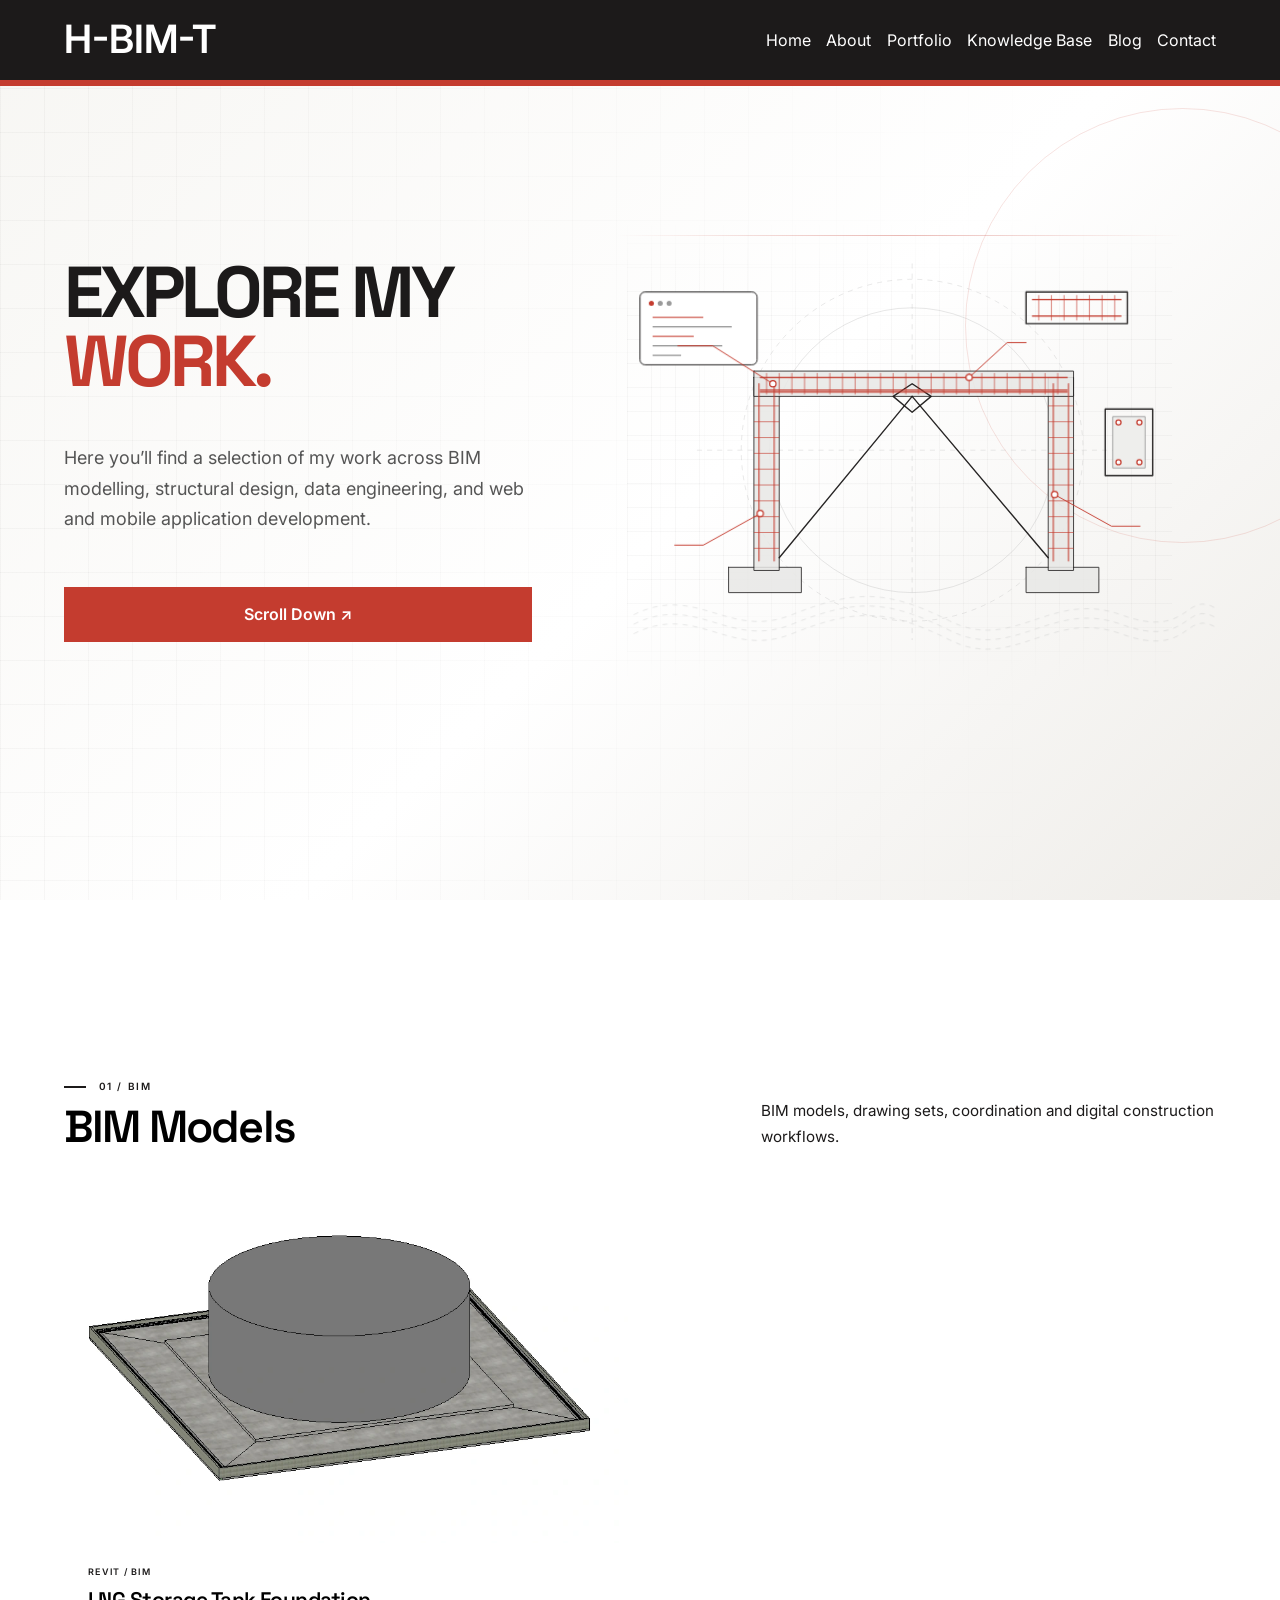
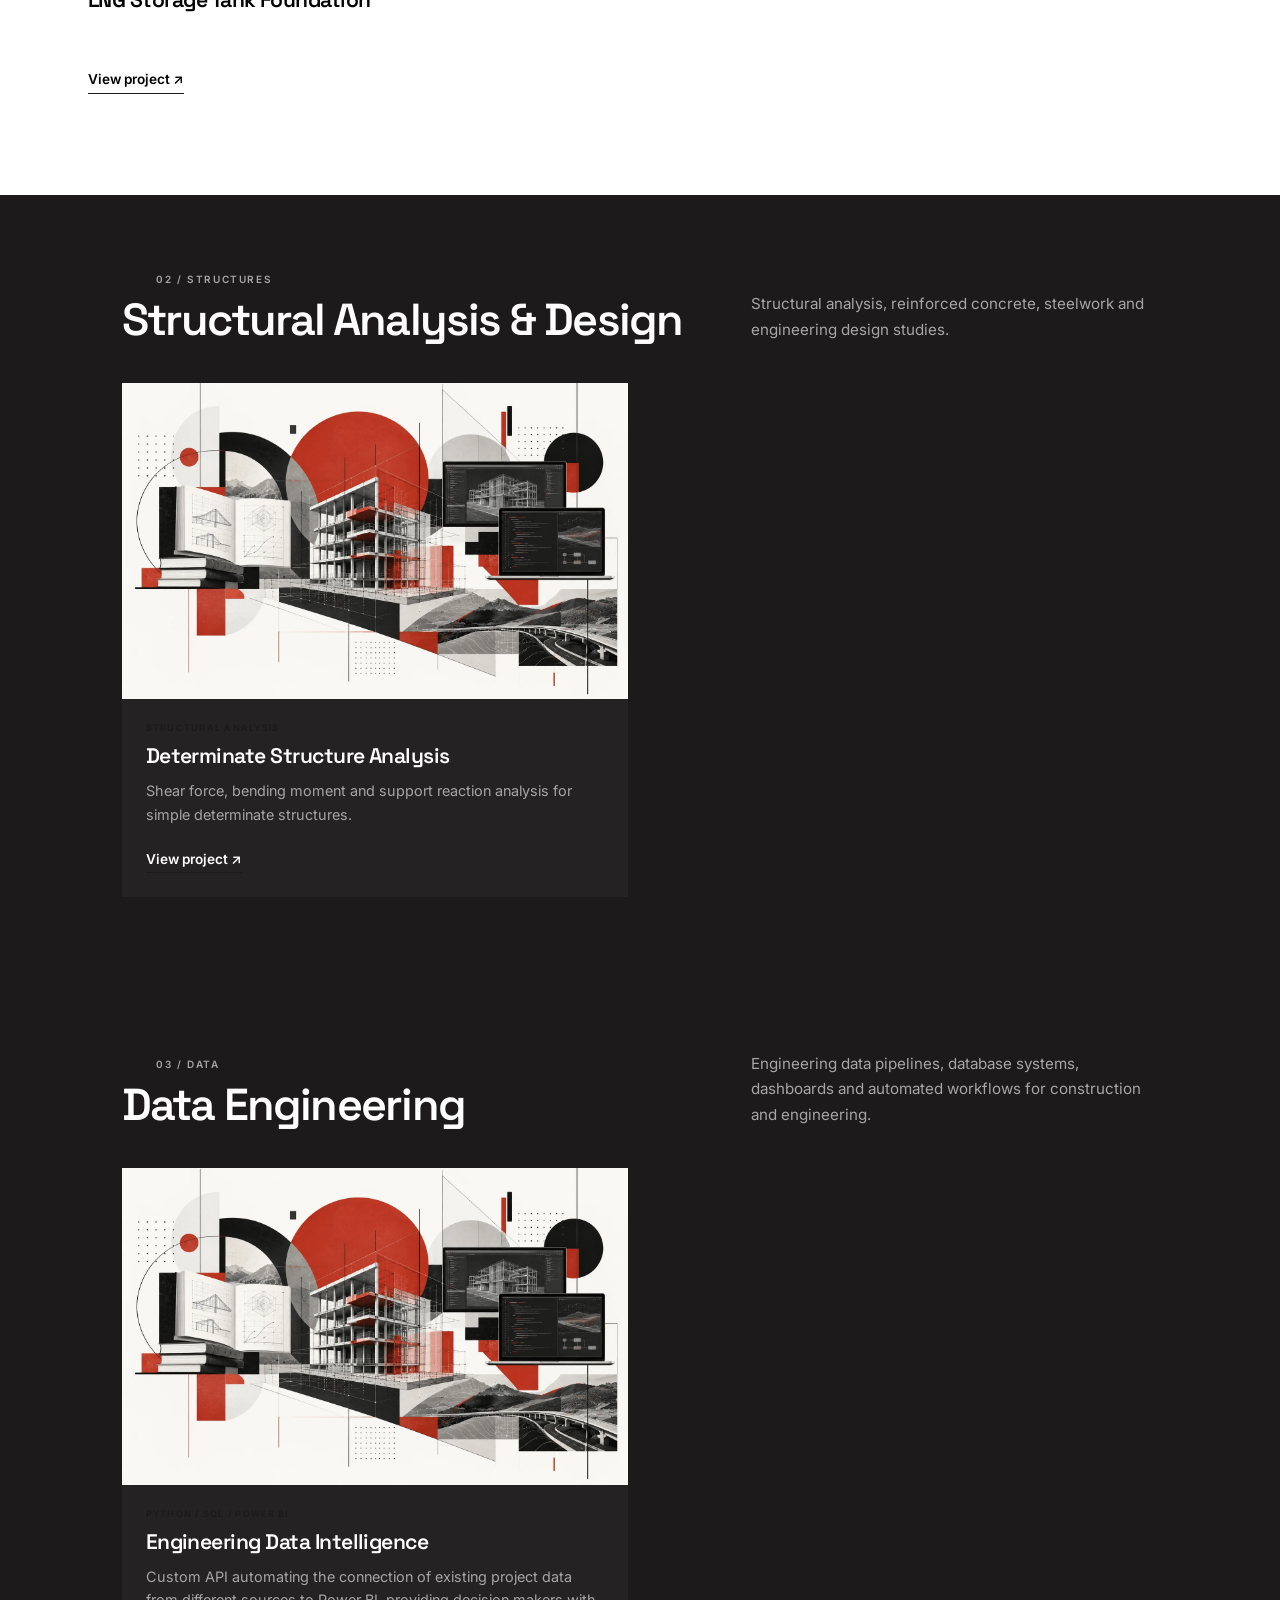
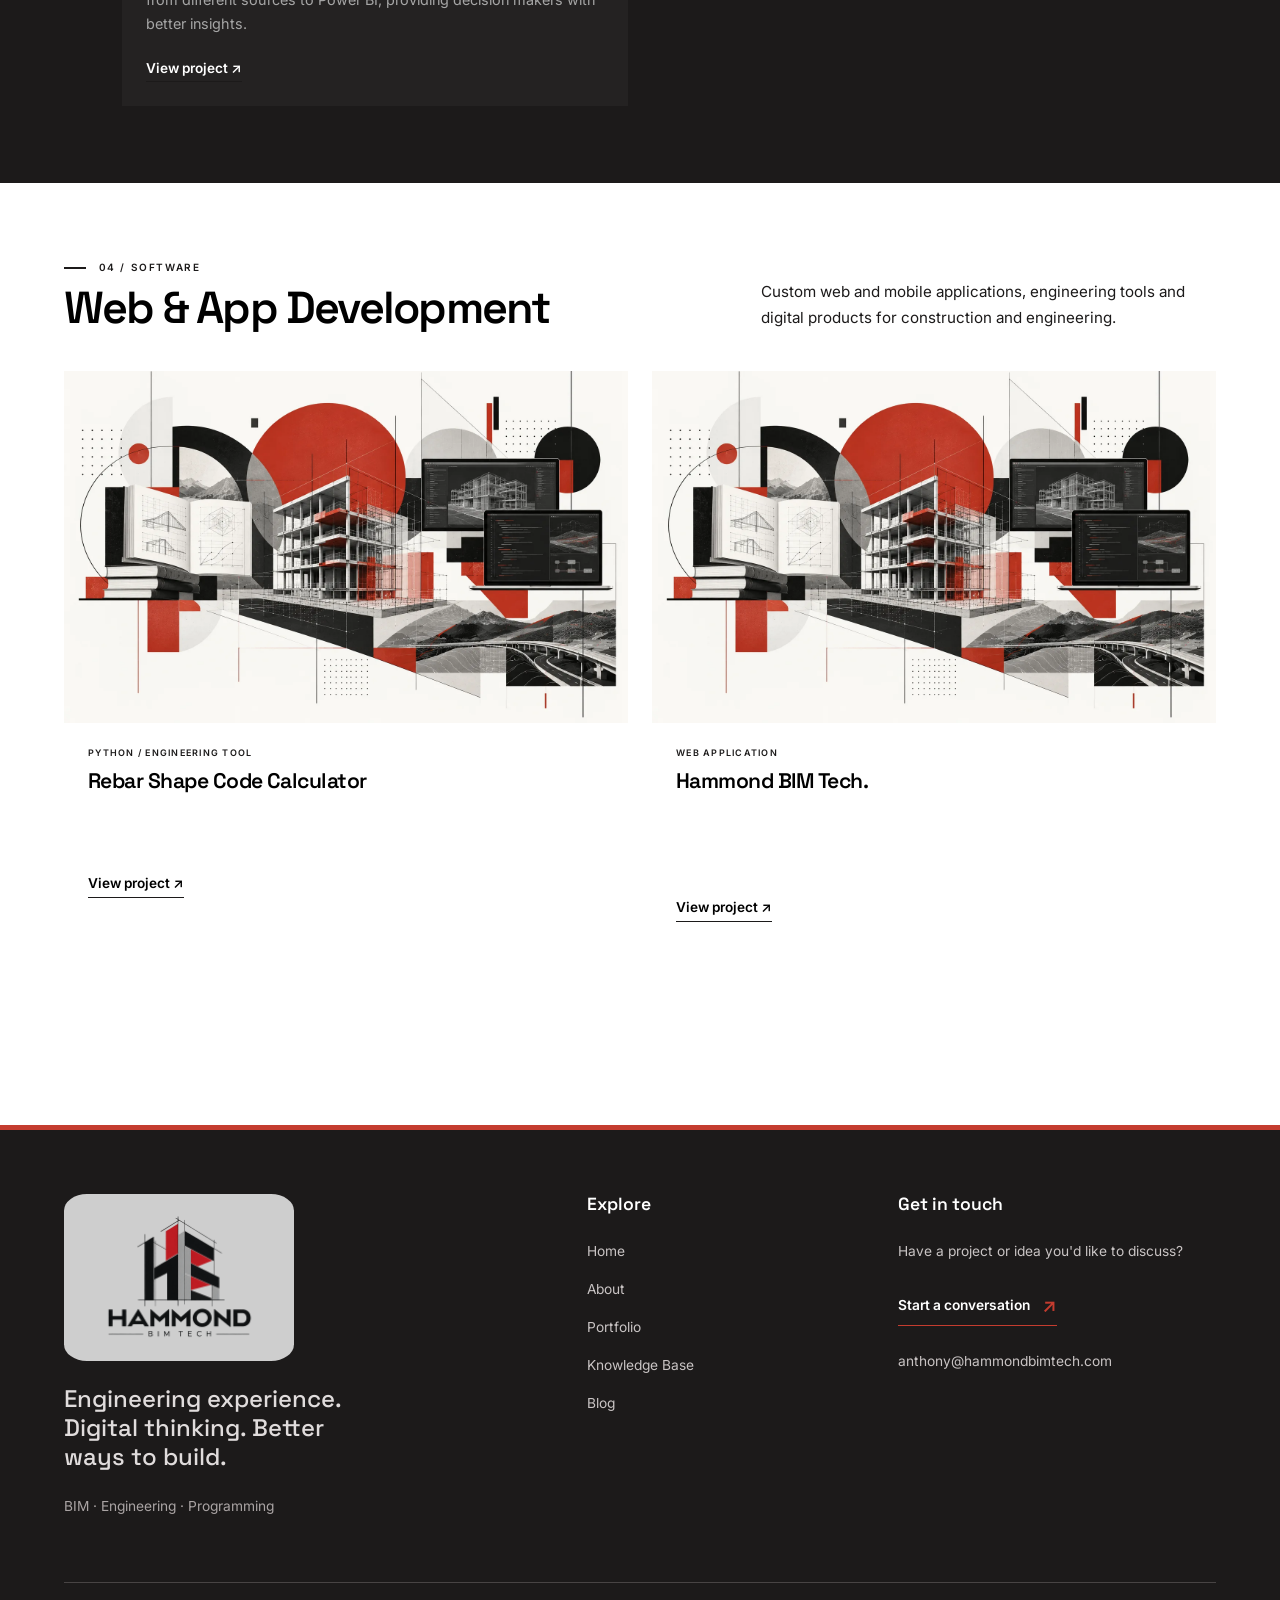
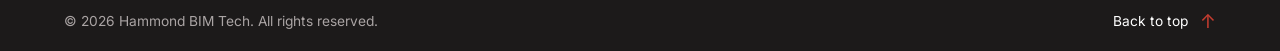
==== commit e0e11d57: "changes" ====
--- a/portfolio/index.html
+++ b/portfolio/index.html
@@ -62,7 +62,7 @@
 
                     <div class="portfolio-card-image">
                         <img
-                            src="/assets/media/Architectural Learning and Digital Workflow.webp"
+                            src="/assets/media/hbt-001-graded-slab-portfolio.webp"
                             alt="BIM model project"
                         >
                     </div>
@@ -74,15 +74,14 @@
                         </span>
 
                         <h3>
-                            Reinforced Concrete Frame
-                        </h3>
-
-                        <p>
-                            Five-storey reinforced concrete
-                            structure modelled in Revit.
-                        </p>
-
-                        <a href="#" class="portfolio-card-link">
+                            LNG Storage Tank Foundation
+                        </h3>
+
+                        <p>
+                            Foundation model for a LNG storage tank.
+                        </p>
+
+                        <a href="/portfolio/bim/hbt-bim-001/index.html" class="portfolio-card-link">
                             View project ↗
                         </a>
 
--- a/assets/css/styles.css
+++ b/assets/css/styles.css
@@ -3437,3 +3437,1079 @@
         flex: 0 0 460px;
     }
 }
+
+
+```css
+/* =========================================================
+   HBT PROJECT PAGE
+   HAMMOND BIM TECH
+   ========================================================= */
+
+
+/* =========================================================
+   IFC PROJECT HERO
+========================================================= */
+
+.ifc-hero-section {
+    position: relative;
+    isolation: isolate;
+    overflow: hidden;
+
+    background:
+        linear-gradient(
+            135deg,
+            #f7f6f3 0%,
+            #ffffff 55%,
+            #eeece8 100%
+        );
+
+    border-bottom: 1px solid #d8d5d2;
+
+    min-height: var(--av);
+
+    padding-top: var(--space-2xl);
+}
+
+
+/* Technical background grid */
+
+.ifc-hero-section::before {
+    content: "";
+
+    position: absolute;
+    inset: 0;
+
+    z-index: -1;
+
+    pointer-events: none;
+
+    background-image:
+        linear-gradient(
+            #1c1a1a08 1px,
+            transparent 1px
+        ),
+        linear-gradient(
+            90deg,
+            #1c1a1a08 1px,
+            transparent 1px
+        );
+
+    background-size: 44px 44px;
+
+    mask-image:
+        linear-gradient(
+            to right,
+            black,
+            transparent 90%
+        );
+}
+
+
+/* =========================================================
+   HERO LAYOUT
+========================================================= */
+
+.ifc-hero {
+    display: flex;
+    flex-direction: column;
+
+    gap: var(--space-xl);
+
+    padding-top: var(--space-xl);
+    padding-bottom: var(--space-xl);
+}
+
+
+/* =========================================================
+   IFC VIEWER
+========================================================= */
+
+.hero-ifc-viewer {
+    position: relative;
+
+    width: 100%;
+    min-width: 0;
+
+    min-height: var(--av);
+
+    background: #1c1a1a;
+
+    border: 1px solid #d0cecc;
+
+    overflow: hidden;
+
+    isolation: isolate;
+}
+
+
+/* Technical offset frame */
+
+.hero-ifc-viewer::before {
+    content: "";
+
+    position: absolute;
+
+    z-index: -1;
+
+    inset: 12px -12px -12px 12px;
+
+    border: 1px solid #c43c2f55;
+
+    pointer-events: none;
+}
+
+
+/* Flinker needs a real height */
+
+.hero-ifc-viewer > * {
+    width: 100%;
+    height: 100%;
+}
+
+
+/* =========================================================
+   HERO CONTENT
+========================================================= */
+
+.hero-ifc-content {
+    display: flex;
+    flex-direction: column;
+
+    align-items: flex-start;
+
+    gap: var(--space-m);
+
+    min-width: 0;
+}
+
+
+/* Eyebrow */
+
+.project-eyebrow {
+    display: inline-flex;
+    align-items: center;
+
+    gap: var(--space-xs);
+
+    color: var(--color-tertiary);
+
+    font-family: var(--font-secondary);
+
+    font-size: 0.7rem;
+    font-weight: 700;
+
+    letter-spacing: 0.16em;
+
+    text-transform: uppercase;
+}
+
+
+.project-eyebrow::before {
+    content: "";
+
+    width: 24px;
+    height: 2px;
+
+    background: var(--color-tertiary);
+}
+
+
+/* Hero heading */
+
+.hero-ifc-content h1 {
+    max-width: 700px;
+
+    margin: 0;
+
+    font-family: var(--font-primary);
+
+    font-size:
+        clamp(
+            2.8rem,
+            7vw,
+            5.5rem
+        );
+
+    line-height: 0.95;
+
+    letter-spacing: -0.065em;
+
+    text-wrap: balance;
+}
+
+
+.hero-ifc-content h1 span {
+    display: block;
+
+    color: var(--color-tertiary);
+}
+
+
+/* Hero description */
+
+.hero-ifc-content p {
+    max-width: 560px;
+
+    margin: 0;
+
+    color: #55504e;
+
+    line-height: 1.8;
+}
+
+
+/* =========================================================
+   PROJECT META
+========================================================= */
+
+.project-meta {
+    display: grid;
+
+    grid-template-columns:
+        repeat(3, minmax(0, 1fr));
+
+    width: 100%;
+    max-width: 620px;
+
+    margin-top: var(--space-xs);
+
+    border-top: 1px solid #d2cfcc;
+    border-bottom: 1px solid #d2cfcc;
+}
+
+
+.project-meta > div {
+    display: flex;
+    flex-direction: column;
+
+    gap: var(--space-2xs);
+
+    padding:
+        var(--space-s)
+        var(--space-m);
+
+    border-right: 1px solid #d2cfcc;
+}
+
+
+.project-meta > div:first-child {
+    padding-left: 0;
+}
+
+
+.project-meta > div:last-child {
+    border-right: 0;
+}
+
+
+.project-meta span {
+    color: #77716e;
+
+    font-family: var(--font-secondary);
+
+    font-size: 0.65rem;
+    font-weight: 700;
+
+    letter-spacing: 0.14em;
+
+    text-transform: uppercase;
+}
+
+
+.project-meta strong {
+    color: var(--color-primary);
+
+    font-family: var(--font-primary);
+
+    font-size: 0.95rem;
+    font-weight: 600;
+}
+
+
+/* =========================================================
+   PROJECT INTRODUCTION
+========================================================= */
+
+.project-introduction {
+    position: relative;
+
+    padding-block:
+        clamp(
+            5rem,
+            10vw,
+            9rem
+        );
+
+    background: #ffffff;
+
+    border-bottom: 1px solid #dedbd8;
+}
+
+
+.project-introduction-inner {
+    display: flex;
+    flex-direction: column;
+
+    gap: var(--space-2xl);
+}
+
+
+/* Small top identification row */
+
+.project-section-label {
+    display: flex;
+
+    justify-content: space-between;
+
+    gap: var(--space-m);
+
+    padding-bottom: var(--space-s);
+
+    border-bottom: 1px solid #d8d5d2;
+
+    color: #77716e;
+
+    font-family: var(--font-secondary);
+
+    font-size: 0.65rem;
+    font-weight: 700;
+
+    letter-spacing: 0.14em;
+
+    text-transform: uppercase;
+}
+
+
+/* Main intro layout */
+
+.project-introduction-content {
+    display: grid;
+
+    grid-template-columns:
+        minmax(0, 1fr)
+        minmax(0, 1fr);
+
+    gap:
+        clamp(
+            3rem,
+            9vw,
+            9rem
+        );
+
+    align-items: start;
+}
+
+
+/* Intro heading */
+
+.project-introduction-heading h2 {
+    max-width: 620px;
+
+    margin:
+        var(--space-m)
+        0
+        0;
+
+    font-family: var(--font-primary);
+
+    font-size:
+        clamp(
+            2.5rem,
+            5vw,
+            5rem
+        );
+
+    line-height: 0.98;
+
+    letter-spacing: -0.06em;
+}
+
+
+.project-introduction-heading h2 span {
+    display: block;
+
+    color: var(--color-tertiary);
+}
+
+
+/* Intro copy */
+
+.project-introduction-copy {
+    max-width: 650px;
+}
+
+
+.project-introduction-copy p {
+    margin:
+        0
+        0
+        var(--space-m);
+
+    color: #55504e;
+
+    font-family: var(--font-secondary);
+
+    font-size: var(--text-p);
+
+    line-height: 1.9;
+}
+
+
+.project-introduction-copy p:last-child {
+    margin-bottom: 0;
+}
+
+
+/* =========================================================
+   DRAWINGS SECTION
+========================================================= */
+
+.project-drawings {
+    padding-block:
+        clamp(
+            5rem,
+            10vw,
+            9rem
+        );
+
+    background: #f7f6f3;
+}
+
+
+.project-drawings > .inner {
+    display: flex;
+    flex-direction: column;
+
+    gap: var(--space-2xl);
+}
+
+
+/* Drawings heading */
+
+.drawings-header {
+    display: flex;
+
+    flex-direction: column;
+
+    align-items: flex-start;
+
+    gap: var(--space-s);
+
+    padding-bottom: var(--space-m);
+
+    border-bottom: 1px solid #d4d1ce;
+}
+
+
+.drawings-header h2 {
+    margin: 0;
+
+    font-family: var(--font-primary);
+
+    font-size:
+        clamp(
+            2.5rem,
+            5vw,
+            4.5rem
+        );
+
+    line-height: 1;
+
+    letter-spacing: -0.06em;
+}
+
+
+/* =========================================================
+   DRAWING CARD
+========================================================= */
+
+.drawing-card {
+    width: 100%;
+
+    margin: 0;
+
+    background: #ffffff;
+
+    border: 1px solid #d8d5d2;
+
+    transition:
+        transform 0.25s ease,
+        box-shadow 0.25s ease;
+}
+
+
+.drawing-card:hover {
+    transform: translateY(-3px);
+
+    box-shadow:
+        7px 7px 0
+        rgba(196, 59, 49, 0.18);
+}
+
+
+/* =========================================================
+   DRAWING IMAGE
+========================================================= */
+
+.drawing-image-link {
+    position: relative;
+
+    display: block;
+
+    width: 100%;
+
+    overflow: hidden;
+
+    background: #e8e6e2;
+
+    cursor: zoom-in;
+
+    text-decoration: none;
+}
+
+
+.drawing-image-link img {
+    display: block;
+
+    width: 100%;
+    height: auto;
+
+    transition:
+        transform 0.45s ease,
+        opacity 0.3s ease;
+}
+
+
+.drawing-image-link:hover img {
+    transform: scale(1.015);
+
+    opacity: 0.92;
+}
+
+
+/* View drawing overlay */
+
+.drawing-view {
+    position: absolute;
+
+    right: var(--space-m);
+    bottom: var(--space-m);
+
+    display: inline-flex;
+
+    align-items: center;
+
+    gap: var(--space-s);
+
+    padding:
+        0.7rem
+        0.9rem;
+
+    background: rgba(28, 26, 26, 0.94);
+
+    color: #ffffff;
+
+    font-family: var(--font-secondary);
+
+    font-size: 0.65rem;
+    font-weight: 700;
+
+    letter-spacing: 0.12em;
+
+    text-transform: uppercase;
+
+    opacity: 0;
+
+    transform: translateY(8px);
+
+    transition:
+        opacity 0.25s ease,
+        transform 0.25s ease;
+}
+
+
+.drawing-view span {
+    color: var(--color-tertiary);
+
+    font-size: 1.2rem;
+
+    line-height: 1;
+}
+
+
+.drawing-image-link:hover .drawing-view {
+    opacity: 1;
+
+    transform: translateY(0);
+}
+
+
+/* =========================================================
+   DRAWING INFORMATION
+========================================================= */
+
+.drawing-information {
+    display: flex;
+
+    align-items: center;
+
+    justify-content: space-between;
+
+    gap: var(--space-l);
+
+    padding:
+        var(--space-m)
+        var(--space-l);
+
+    border-top: 1px solid #d8d5d2;
+}
+
+
+.drawing-number {
+    display: block;
+
+    margin-bottom: 0.35rem;
+
+    color: #77716e;
+
+    font-family: var(--font-secondary);
+
+    font-size: 0.65rem;
+    font-weight: 700;
+
+    letter-spacing: 0.14em;
+
+    text-transform: uppercase;
+}
+
+
+.drawing-information h3 {
+    margin: 0;
+
+    color: var(--color-primary);
+
+    font-family: var(--font-primary);
+
+    font-size:
+        clamp(
+            1.3rem,
+            2.5vw,
+            2rem
+        );
+
+    font-weight: 600;
+
+    letter-spacing: -0.025em;
+}
+
+
+/* =========================================================
+   DOWNLOAD LINK
+========================================================= */
+
+.drawing-download {
+    display: inline-flex;
+
+    align-items: center;
+
+    gap: var(--space-s);
+
+    flex-shrink: 0;
+
+    color: var(--color-primary);
+
+    font-family: var(--font-secondary);
+
+    font-size: 0.7rem;
+    font-weight: 700;
+
+    letter-spacing: 0.12em;
+
+    text-transform: uppercase;
+
+    text-decoration: none;
+
+    border-bottom: 1px solid var(--color-tertiary);
+
+    padding-bottom: 5px;
+
+    transition:
+        color 0.2s ease,
+        transform 0.2s ease;
+}
+
+
+.drawing-download span {
+    color: var(--color-tertiary);
+
+    font-size: 1.1rem;
+
+    line-height: 1;
+}
+
+
+.drawing-download:hover {
+    color: var(--color-tertiary);
+
+    transform: translateX(4px);
+}
+
+
+/* =========================================================
+   DRAWING LIGHTBOX
+========================================================= */
+
+.drawing-lightbox {
+    position: fixed;
+
+    inset: 0;
+
+    z-index: 9999;
+
+    display: none;
+
+    align-items: center;
+    justify-content: center;
+
+    padding:
+        clamp(
+            1rem,
+            4vw,
+            4rem
+        );
+
+    background: rgba(20, 18, 18, 0.94);
+}
+
+
+/*
+ * The :target selector makes the lightbox
+ * appear when its anchor is clicked.
+ */
+
+.drawing-lightbox:target {
+    display: flex;
+}
+
+
+/* Background click-to-close */
+
+.drawing-lightbox-background {
+    position: absolute;
+
+    inset: 0;
+
+    display: block;
+}
+
+
+/* Lightbox content */
+
+.drawing-lightbox-content {
+    position: relative;
+
+    z-index: 2;
+
+    display: flex;
+
+    align-items: center;
+    justify-content: center;
+
+    width: 100%;
+    height: 100%;
+}
+
+
+/* Large drawing */
+
+.drawing-lightbox-content img {
+    display: block;
+
+    max-width: 95vw;
+    max-height: 92vh;
+
+    width: auto;
+    height: auto;
+
+    object-fit: contain;
+
+    box-shadow:
+        0 20px 80px rgba(0, 0, 0, 0.5);
+}
+
+
+/* Close button */
+
+.drawing-lightbox-close {
+    position: absolute;
+
+    top: 0.5rem;
+    right: 0.5rem;
+
+    z-index: 3;
+
+    display: flex;
+
+    align-items: center;
+    justify-content: center;
+
+    width: 48px;
+    height: 48px;
+
+    color: #ffffff;
+
+    background: #1c1a1a;
+
+    border: 1px solid #ffffff22;
+
+    font-family: Arial, sans-serif;
+
+    font-size: 2rem;
+    font-weight: 300;
+
+    line-height: 1;
+
+    text-decoration: none;
+
+    transition:
+        background-color 0.2s ease,
+        color 0.2s ease;
+}
+
+
+.drawing-lightbox-close:hover {
+    color: #ffffff;
+
+    background: var(--color-tertiary);
+}
+
+
+/* =========================================================
+   TABLET / DESKTOP HERO
+========================================================= */
+
+@media (min-width: 769px) {
+
+    .ifc-hero {
+        display: grid;
+
+        grid-template-columns:
+            minmax(0, 3fr)
+            minmax(280px, 2fr);
+
+        gap: var(--space-2xl);
+
+        align-items: center;
+
+        min-height:
+            calc(
+                var(--av) * 0.85
+            );
+
+        padding-block: var(--space-2xl);
+    }
+
+
+    .hero-ifc-viewer {
+        min-height: 620px;
+    }
+
+
+    .hero-ifc-content {
+        justify-content: center;
+    }
+
+}
+
+
+/* =========================================================
+   LARGE DESKTOP
+========================================================= */
+
+@media (min-width: 1100px) {
+
+    .ifc-hero {
+        grid-template-columns:
+            minmax(0, 3fr)
+            minmax(320px, 2fr);
+
+        gap: var(--space-2xl);
+    }
+
+
+    .hero-ifc-viewer {
+        min-height: 680px;
+    }
+
+}
+
+
+/* =========================================================
+   MOBILE
+========================================================= */
+
+@media (max-width: 768px) {
+
+    .ifc-hero {
+        display: flex;
+
+        flex-direction: column;
+
+        gap: var(--space-xl);
+
+        padding-block: var(--space-l);
+    }
+
+
+    bim-grid.hero-ifc-viewer {
+        display: block;
+
+        width: 100%;
+        height: 460px;
+
+        min-height: 460px;
+
+        flex: 0 0 460px;
+    }
+
+
+    .hero-ifc-content {
+        width: 100%;
+    }
+
+
+    .hero-ifc-content h1 {
+        font-size:
+            clamp(
+                2.8rem,
+                12vw,
+                4.5rem
+            );
+    }
+
+
+    .project-introduction {
+        padding-block: 4.5rem;
+    }
+
+
+    .project-introduction-content {
+        grid-template-columns: 1fr;
+
+        gap: var(--space-xl);
+    }
+
+
+    .drawing-information {
+        align-items: flex-start;
+
+        flex-direction: column;
+
+        gap: var(--space-m);
+    }
+
+
+    .drawing-download {
+        align-self: flex-start;
+    }
+
+
+    .drawing-view {
+        opacity: 1;
+
+        transform: none;
+
+        right: 0.75rem;
+        bottom: 0.75rem;
+    }
+
+}
+
+
+/* =========================================================
+   SMALL MOBILE
+========================================================= */
+
+@media (max-width: 520px) {
+
+    .ifc-hero {
+        width: 92%;
+    }
+
+
+    bim-grid.hero-ifc-viewer {
+        width: 100%;
+
+        height: 360px;
+
+        min-height: 360px;
+
+        flex: 0 0 360px;
+    }
+
+
+    .project-meta {
+        grid-template-columns: 1fr;
+    }
+
+
+    .project-meta > div,
+    .project-meta > div:first-child {
+        padding-inline: 0;
+
+        border-right: 0;
+
+        border-bottom: 1px solid #d2cfcc;
+    }
+
+
+    .project-meta > div:last-child {
+        border-bottom: 0;
+    }
+
+
+    .project-section-label {
+        align-items: flex-start;
+
+        flex-direction: column;
+
+        gap: var(--space-xs);
+    }
+
+
+    .project-introduction {
+        padding-block: 3.5rem;
+    }
+
+
+    .project-drawings {
+        padding-block: 3.5rem;
+    }
+
+
+    .drawing-information {
+        padding:
+            var(--space-m);
+    }
+
+
+    .drawing-lightbox {
+        padding: 0.5rem;
+    }
+
+
+    .drawing-lightbox-content img {
+        max-width: 98vw;
+        max-height: 90vh;
+    }
+
+
+    .drawing-lightbox-close {
+        top: 0.25rem;
+        right: 0.25rem;
+
+        width: 42px;
+        height: 42px;
+    }
+
+}
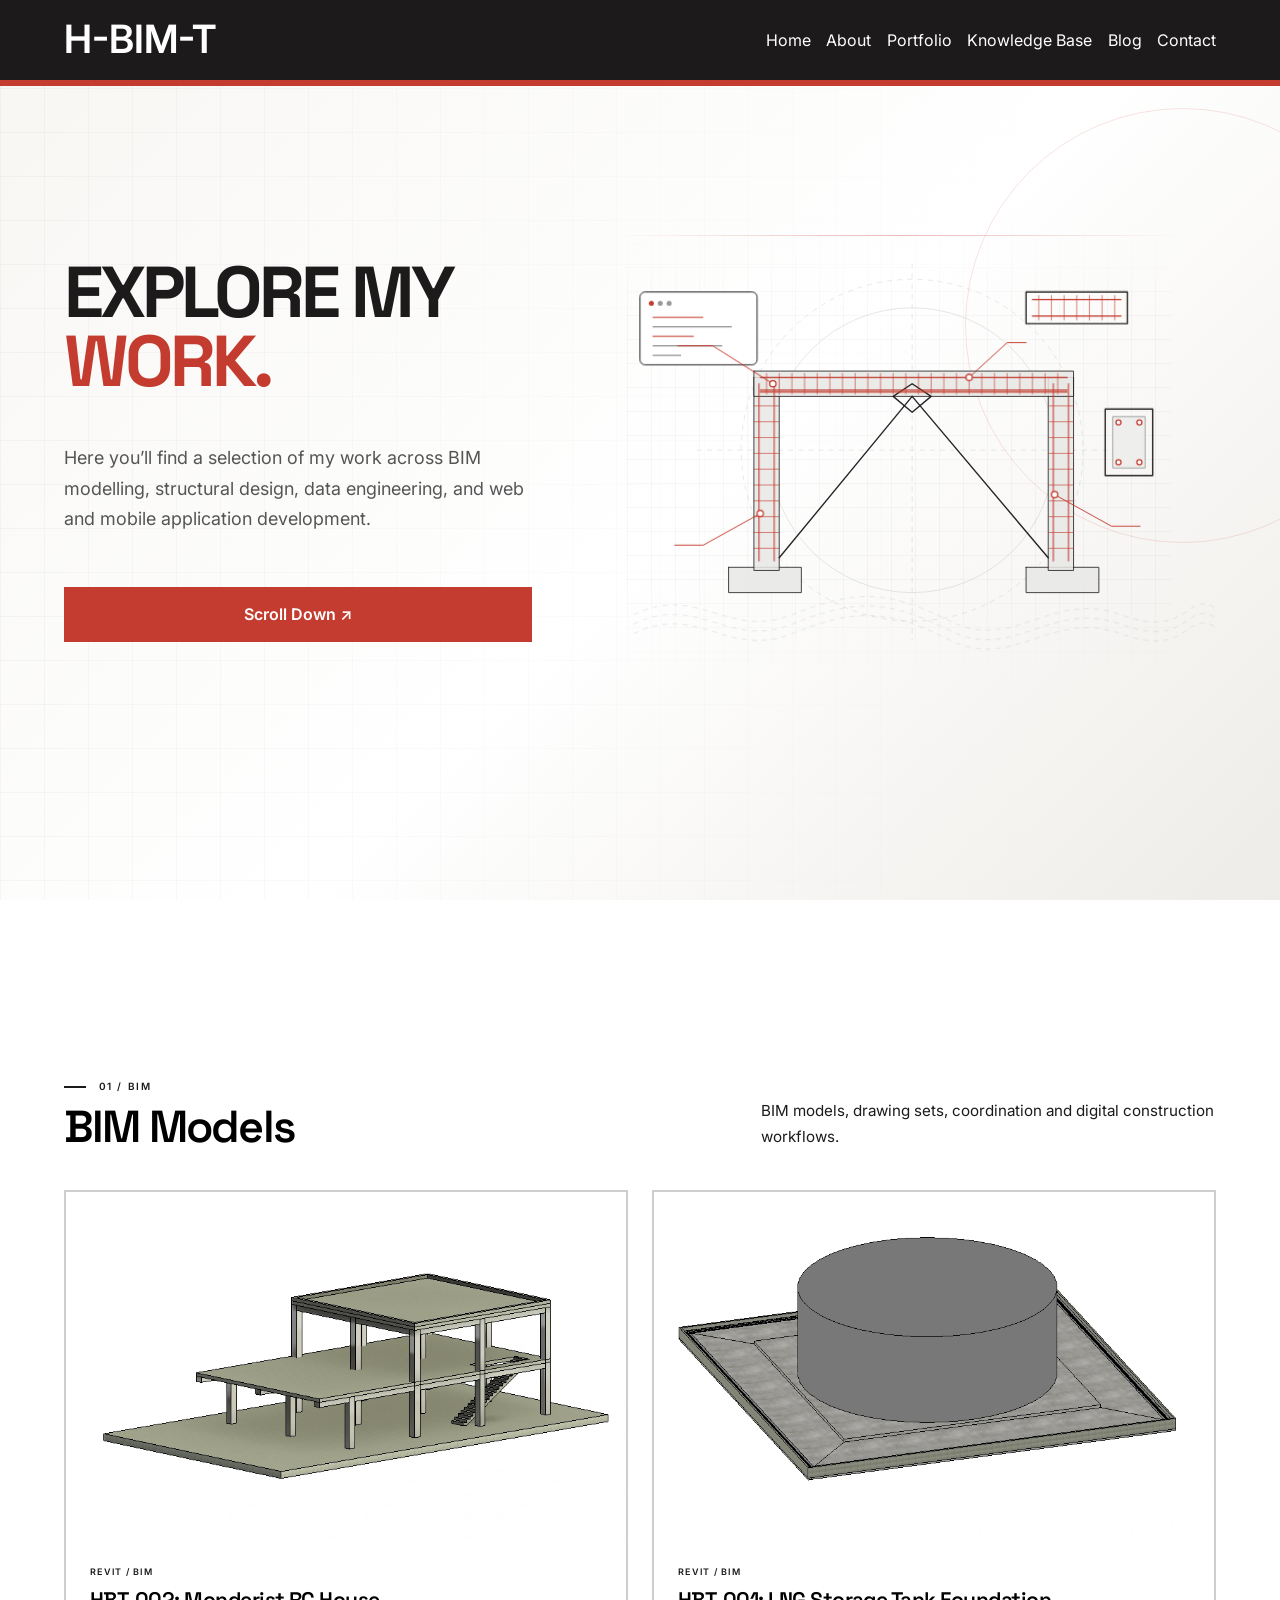
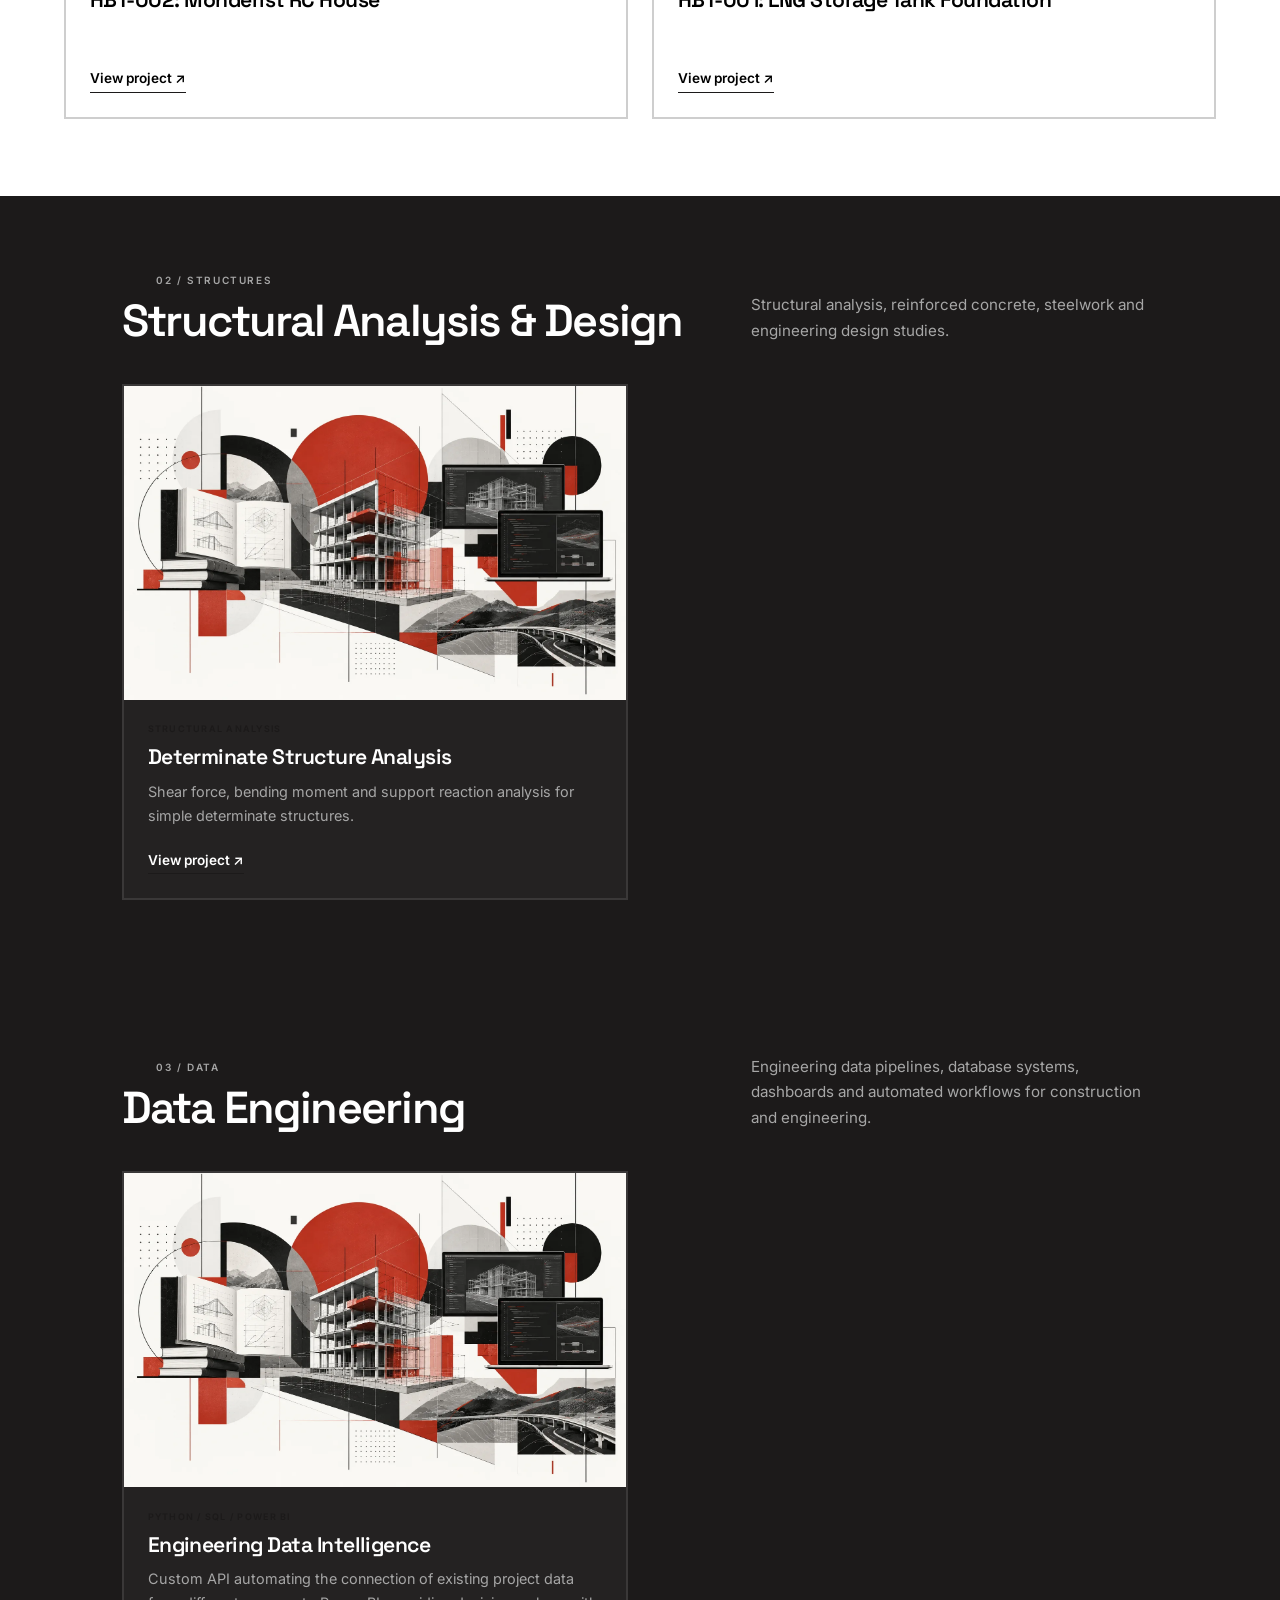
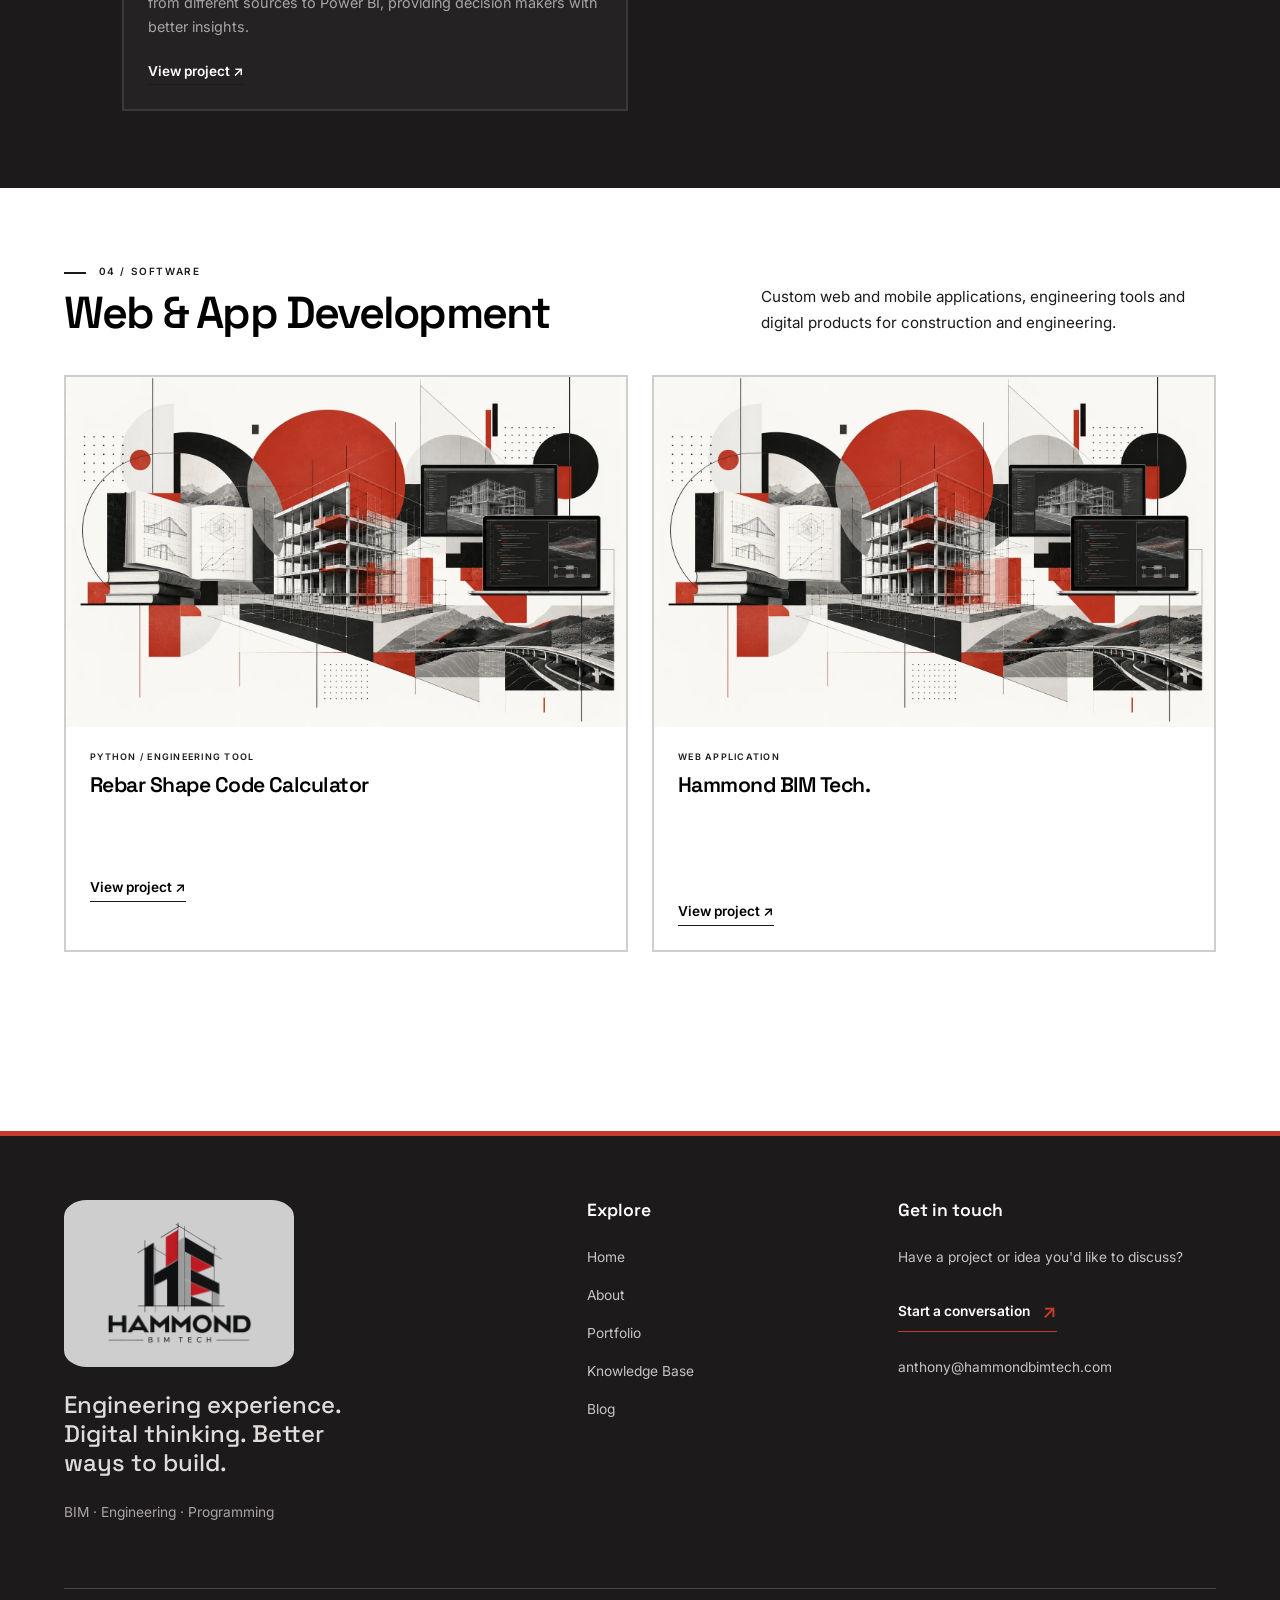
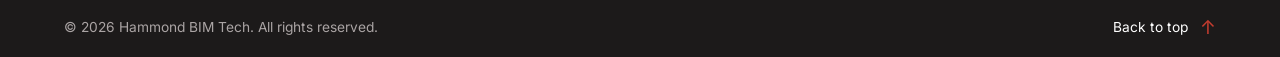
==== commit 7aff4766: "portfolio index update" ====
--- a/portfolio/index.html
+++ b/portfolio/index.html
@@ -57,7 +57,39 @@
 
 
             <div class="portfolio-grid">
-
+                <!-- HBT-002 -->
+                <article class="portfolio-card">
+
+                    <div class="portfolio-card-image">
+                        <img
+                            src="/assets/media/HBT-002.webp"
+                            alt="BIM model project"
+                        >
+                    </div>
+
+                    <div class="portfolio-card-content">
+
+                        <span class="portfolio-card-type">
+                            Revit / BIM
+                        </span>
+
+                        <h3>
+                            HBT-002: Monderist RC House
+                        </h3>
+
+                        <p>
+                            Reinforced concrete frame and foundation for a moderist style house.
+                        </p>
+
+                        <a href="/portfolio/bim/hbt-bim-002/index.html" class="portfolio-card-link">
+                            View project ↗
+                        </a>
+
+                    </div>
+
+                </article>
+                
+                <!-- HBT-001 -->
                 <article class="portfolio-card">
 
                     <div class="portfolio-card-image">
@@ -74,7 +106,7 @@
                         </span>
 
                         <h3>
-                            LNG Storage Tank Foundation
+                            HBT-001: LNG Storage Tank Foundation
                         </h3>
 
                         <p>
@@ -88,6 +120,8 @@
                     </div>
 
                 </article>
+
+                
             </div>
 
         </div>
--- a/assets/css/styles.css
+++ b/assets/css/styles.css
@@ -2604,7 +2604,7 @@
     background:
         var(--color-background);
 
-    border: 1px solid var(--color-border);
+    border: 2px solid var(--color-secondary);
 
     transition:
         transform .25s ease,
